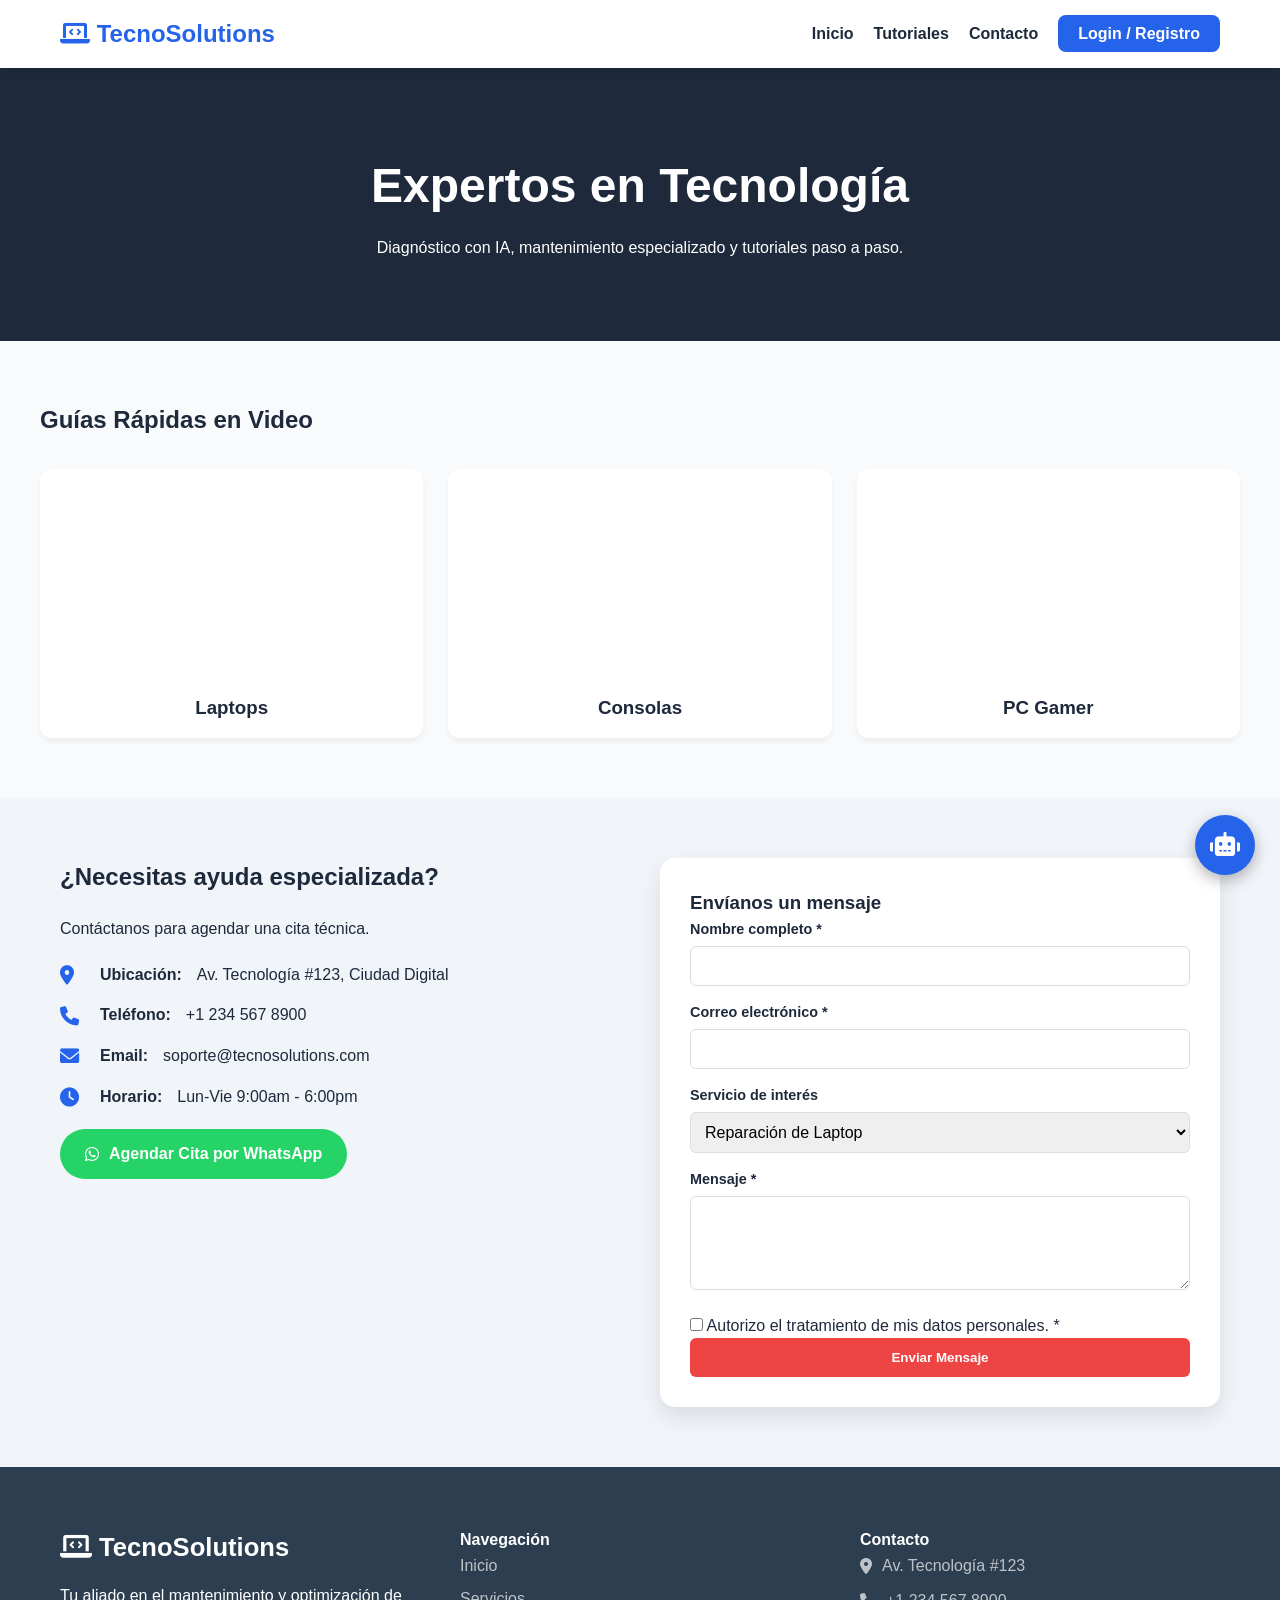
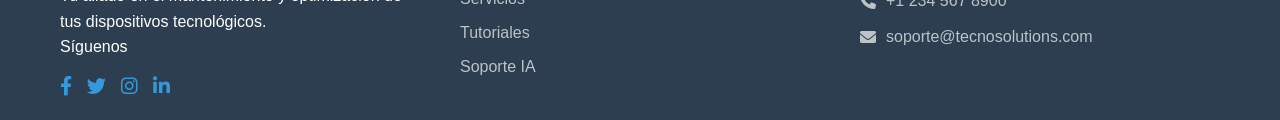
==== index.html @ 85483ec5 "implementacion de estilos y funciones" ====
<!DOCTYPE html>
<html lang="es">
<head>
    <meta charset="UTF-8">
    <meta name="viewport" content="width=device-width, initial-scale=1.0">
    <title>TecnoSolutions | Soporte Técnico</title>
    <link rel="stylesheet" href="styles.css">
    <link rel="stylesheet" href="https://cdnjs.cloudflare.com/ajax/libs/font-awesome/6.0.0/css/all.min.css">
</head>
<body>
    <header>
        <div class="container header-content">
            <div class="logo"><i class="fas fa-laptop-code"></i> TecnoSolutions</div>
            <nav>
                <ul id="nav-links">
                    <li><a href="index.html">Inicio</a></li>
                    <li><a href="tutoriales.html">Tutoriales</a></li>
                    <li><a href="#contacto-seccion" class="contact-link">Contacto</a></li>
                    <li id="auth-btn-container"><a href="registro.html" class="btn-nav">Login / Registro</a></li>
                </ul>
            </nav>
        </div>
    </header>

    <section class="hero">
        <div class="container">
            <h1>Expertos en Tecnología</h1>
            <p>Diagnóstico con IA, mantenimiento especializado y tutoriales paso a paso.</p>
        </div>
    </section>

    <section class="container section-padding">
        <h2 class="section-title">Guías Rápidas en Video</h2>
        <div class="video-grid">
            <div class="video-card">
                <div class="video-responsive"><iframe src="https://www.youtube.com/embed/jW2XI2Y2RSY" frameborder="0" allowfullscreen></iframe></div>
                <h3>Laptops</h3>
            </div>
            <div class="video-card">
                <div class="video-responsive"><iframe src="https://www.youtube.com/embed/Oia-nUis78A" frameborder="0" allowfullscreen></iframe></div>
                <h3>Consolas</h3>
            </div>
            <div class="video-card">
                <div class="video-responsive"><iframe src="https://www.youtube.com/embed/9_vQ52uF9hE" frameborder="0" allowfullscreen></iframe></div>
                <h3>PC Gamer</h3>
            </div>
        </div>
    </section>

    <section id="contacto-seccion" class="bg-alt section-padding">
        <div class="container contact-wrapper">
            <div class="contact-info">
                <h2 style="margin-bottom: 20px;">¿Necesitas ayuda especializada?</h2>
                <p>Contáctanos para agendar una cita técnica.</p>
                <div class="info-list">
                    <div class="info-item"><i class="fas fa-map-marker-alt"></i> <strong>Ubicación:</strong> Av. Tecnología #123, Ciudad Digital</div>
                    <div class="info-item"><i class="fas fa-phone"></i> <strong>Teléfono:</strong> +1 234 567 8900</div>
                    <div class="info-item"><i class="fas fa-envelope"></i> <strong>Email:</strong> soporte@tecnosolutions.com</div>
                    <div class="info-item"><i class="fas fa-clock"></i> <strong>Horario:</strong> Lun-Vie 9:00am - 6:00pm</div>
                </div>
                <a href="https://wa.me/1234567890" target="_blank" class="btn-whatsapp">
                    <i class="fab fa-whatsapp"></i> Agendar Cita por WhatsApp
                </a>
            </div>

            <div class="comment-form-card">
                <h3>Envíanos un mensaje</h3>
                <form id="commentForm">
                    <div class="form-group"><label>Nombre completo *</label><input type="text" required></div>
                    <div class="form-group"><label>Correo electrónico *</label><input type="email" required></div>
                    <div class="form-group">
                        <label>Servicio de interés</label>
                        <select><option>Reparación de Laptop</option><option>Mantenimiento Consola</option><option>Optimización PC</option></select>
                    </div>
                    <div class="form-group"><label>Mensaje *</label><textarea rows="4" required></textarea></div>
                    <div class="form-check">
                        <input type="checkbox" id="check" required> <label for="check">Autorizo el tratamiento de mis datos personales. *</label>
                    </div>
                    <button type="submit" class="btn-submit">Enviar Mensaje</button>
                </form>
            </div>
        </div>
    </section>

    <footer class="main-footer">
        <div class="container footer-grid">
            <div class="footer-brand">
                <div class="logo-footer"><i class="fas fa-laptop-code"></i> TecnoSolutions</div>
                <p>Tu aliado en el mantenimiento y optimización de tus dispositivos tecnológicos.</p>
                <div class="social-links">
                    <span>Síguenos</span>
                    <div class="icons">
                        <a href="#"><i class="fab fa-facebook-f"></i></a>
                        <a href="#"><i class="fab fa-twitter"></i></a>
                        <a href="#"><i class="fab fa-instagram"></i></a>
                        <a href="#"><i class="fab fa-linkedin-in"></i></a>
                    </div>
                </div>
            </div>
            <div class="footer-nav">
                <h4>Navegación</h4>
                <ul>
                    <li><a href="index.html">Inicio</a></li>
                    <li><a href="#">Servicios</a></li>
                    <li><a href="tutoriales.html">Tutoriales</a></li>
                    <li><a href="#">Soporte IA</a></li>
                </ul>
            </div>
            <div class="footer-contact">
                <h4>Contacto</h4>
                <p><i class="fas fa-map-marker-alt"></i> Av. Tecnología #123</p>
                <p><i class="fas fa-phone"></i> +1 234 567 8900</p>
                <p><i class="fas fa-envelope"></i> soporte@tecnosolutions.com</p>
            </div>
        </div>
    </footer>

    <div class="chat-floating-wrapper">
        <button class="chat-toggle" onclick="toggleChat()"><i class="fas fa-robot"></i></button>
        <div class="chat-window" id="chat-window">
            <div class="chat-header">Asistente IA</div>
            <div class="chat-box" id="chat-box">
                <div class="msg bot">¡Hola! Dime qué dispositivo tienes (Celular, PC o Consola) y qué falla presenta.</div>
            </div>
            <div class="chat-input">
                <input type="text" id="user-input" placeholder="Ej: Mi laptop se calienta...">
                <button onclick="handleChat()"><i class="fas fa-paper-plane"></i></button>
            </div>
        </div>
    </div>

    <script src="script.js"></script>
</body>
</html>
---- styles.css ----
/* VARIABLES GLOBALES */
:root {
    --primary: #2563eb;
    --dark: #1e293b;
    --footer-bg: #2c3e50;
    --light: #f8fafc;
    --white: #ffffff;
    --accent: #ef4444;
    --whatsapp: #25D366;
}

* { box-sizing: border-box; margin: 0; padding: 0; font-family: 'Segoe UI', Tahoma, Geneva, Verdana, sans-serif; }
html { scroll-behavior: smooth; } /* Desplazamiento suave para el botón contacto */
body { background: var(--light); color: var(--dark); line-height: 1.6; }

.container { max-width: 1200px; margin: auto; padding: 0 20px; }
.section-padding { padding: 60px 0; }
.bg-alt { background: #f1f5f9; }
.center-text { text-align: center; margin-bottom: 30px; }

/* HEADER */
header { background: var(--white); padding: 15px 0; box-shadow: 0 2px 10px rgba(0,0,0,0.1); position: sticky; top: 0; z-index: 1000; }
.header-content { display: flex; justify-content: space-between; align-items: center; }
.logo { font-size: 1.5rem; font-weight: 800; color: var(--primary); text-decoration: none; }
nav ul { list-style: none; display: flex; gap: 20px; align-items: center; }
nav a { text-decoration: none; color: var(--dark); font-weight: 600; transition: 0.3s; }
nav a:hover { color: var(--primary); }
.btn-nav { background: var(--primary); color: white !important; padding: 10px 20px; border-radius: 8px; }

/* HERO */
.hero { background: var(--dark); color: white; padding: 80px 0; text-align: center; }
.hero h1 { font-size: 3rem; margin-bottom: 10px; }

/* VIDEO GRID */
.video-grid { display: grid; grid-template-columns: repeat(auto-fit, minmax(300px, 1fr)); gap: 25px; margin-top: 30px; }
.video-card { background: white; padding: 15px; border-radius: 12px; box-shadow: 0 4px 6px rgba(0,0,0,0.05); text-align: center; }
.video-responsive { position: relative; padding-bottom: 56.25%; height: 0; overflow: hidden; border-radius: 8px; margin-bottom: 10px; }
.video-responsive iframe { position: absolute; top: 0; left: 0; width: 100%; height: 100%; border: none; }

/* CONTACTO & FORMULARIO */
.contact-wrapper { display: grid; grid-template-columns: repeat(auto-fit, minmax(300px, 1fr)); gap: 40px; }
.info-list { margin: 20px 0; }
.info-item { display: flex; align-items: center; gap: 15px; margin-bottom: 15px; }
.info-item i { color: var(--primary); font-size: 1.2rem; width: 25px; }
.btn-whatsapp { display: inline-flex; align-items: center; gap: 10px; background: var(--whatsapp); color: white; padding: 12px 25px; border-radius: 50px; text-decoration: none; font-weight: bold; transition: 0.3s; }
.btn-whatsapp:hover { transform: scale(1.05); background: #128C7E; }

.comment-form-card { background: white; padding: 30px; border-radius: 15px; box-shadow: 0 10px 25px rgba(0,0,0,0.1); }
.form-group { margin-bottom: 15px; }
.form-group label { display: block; margin-bottom: 5px; font-weight: 600; font-size: 0.9rem; }
.form-group input, .form-group select, .form-group textarea { width: 100%; padding: 10px; border: 1px solid #ddd; border-radius: 6px; font-size: 1rem; }
.btn-submit { background: var(--accent); color: white; border: none; padding: 12px; width: 100%; border-radius: 6px; font-weight: bold; cursor: pointer; transition: 0.3s; }
.btn-submit:hover { opacity: 0.9; }

/* TUTORIALES (ACORDEÓN ESTILO IMAGEN) */
.category-filters { display: flex; justify-content: center; gap: 10px; margin-bottom: 40px; }
.cat-btn { background: #3498db; color: white; border: none; padding: 10px 20px; border-radius: 5px; cursor: pointer; display: flex; align-items: center; gap: 8px; }

.accordion-item { background: white; margin-bottom: 15px; border-radius: 10px; box-shadow: 0 2px 8px rgba(0,0,0,0.05); border: 1px solid #eee; }
.accordion-header { padding: 20px; display: flex; justify-content: space-between; align-items: center; cursor: pointer; transition: background 0.3s; }
.accordion-header:hover { background: #fcfcfc; }
.header-left { display: flex; gap: 20px; align-items: center; }
.icon-bg { background: #34495e; color: #e67e22; padding: 15px; border-radius: 8px; font-size: 1.5rem; }
.icon-bg-red { background: #34495e; color: #e74c3c; padding: 15px; border-radius: 8px; font-size: 1.5rem; }
.view-link { color: #3498db; font-size: 0.9rem; font-weight: bold; }

.accordion-content { max-height: 0; overflow: hidden; transition: max-height 0.4s ease-out; background: #fff; }
.accordion-item.active .accordion-content { max-height: 1000px; padding-bottom: 20px; }
.content-inner { padding: 20px 60px; border-top: 1px solid #eee; }
.step { display: flex; gap: 15px; margin-bottom: 15px; align-items: flex-start; }
.step-num { background: #e74c3c; color: white; width: 28px; height: 28px; border-radius: 50%; display: flex; align-items: center; justify-content: center; flex-shrink: 0; font-weight: bold; font-size: 0.8rem; }

/* FOOTER */
.main-footer { background: var(--footer-bg); color: white; padding: 60px 0 20px; }
.footer-grid { display: grid; grid-template-columns: repeat(auto-fit, minmax(250px, 1fr)); gap: 40px; }
.logo-footer { font-size: 1.6rem; font-weight: bold; margin-bottom: 15px; color: white; }
.social-links .icons { display: flex; gap: 15px; margin-top: 15px; }
.social-links i { color: #3498db; font-size: 1.2rem; transition: 0.3s; }
.social-links i:hover { color: white; }
.footer-nav ul { list-style: none; }
.footer-nav a { color: #bdc3c7; text-decoration: none; display: block; margin-bottom: 8px; transition: 0.3s; }
.footer-nav a:hover { color: white; padding-left: 5px; }
.footer-contact p { margin-bottom: 10px; color: #bdc3c7; display: flex; align-items: center; gap: 10px; }

/* CHAT FLOTANTE */
.chat-floating-wrapper { position: fixed; bottom: 25px; right: 25px; z-index: 2000; }
.chat-toggle { width: 60px; height: 60px; border-radius: 50%; background: var(--primary); color: white; border: none; cursor: pointer; font-size: 24px; box-shadow: 0 5px 15px rgba(0,0,0,0.3); transition: 0.3s; }
.chat-toggle:hover { transform: scale(1.1); }
.chat-window { position: absolute; bottom: 75px; right: 0; width: 320px; height: 450px; background: white; border-radius: 15px; box-shadow: 0 10px 30px rgba(0,0,0,0.2); display: none; flex-direction: column; overflow: hidden; border: 1px solid #ddd; }
.chat-window.active { display: flex; }
.chat-header { background: var(--dark); color: white; padding: 15px; font-weight: bold; display: flex; justify-content: space-between; }
.chat-box { flex: 1; padding: 15px; overflow-y: auto; display: flex; flex-direction: column; gap: 10px; background: #f8fafc; }
.msg { padding: 10px 14px; border-radius: 12px; max-width: 85%; font-size: 0.9rem; }
.msg.user { background: var(--primary); color: white; align-self: flex-end; }
.msg.bot { background: #e2e8f0; color: black; align-self: flex-start; }
.chat-input { display: flex; padding: 10px; border-top: 1px solid #eee; background: white; }
.chat-input input { flex: 1; padding: 10px; border: 1px solid #ddd; border-radius: 5px; outline: none; }
.chat-input button { background: var(--primary); color: white; border: none; margin-left: 8px; padding: 0 15px; border-radius: 5px; cursor: pointer; }

/* RESPONSIVO */
@media (max-width: 768px) {
    .header-content { flex-direction: column; gap: 15px; }
    .hero h1 { font-size: 2.2rem; }
    .contact-wrapper { grid-template-columns: 1fr; }
    .accordion-header { flex-direction: column; align-items: flex-start; gap: 10px; }
}
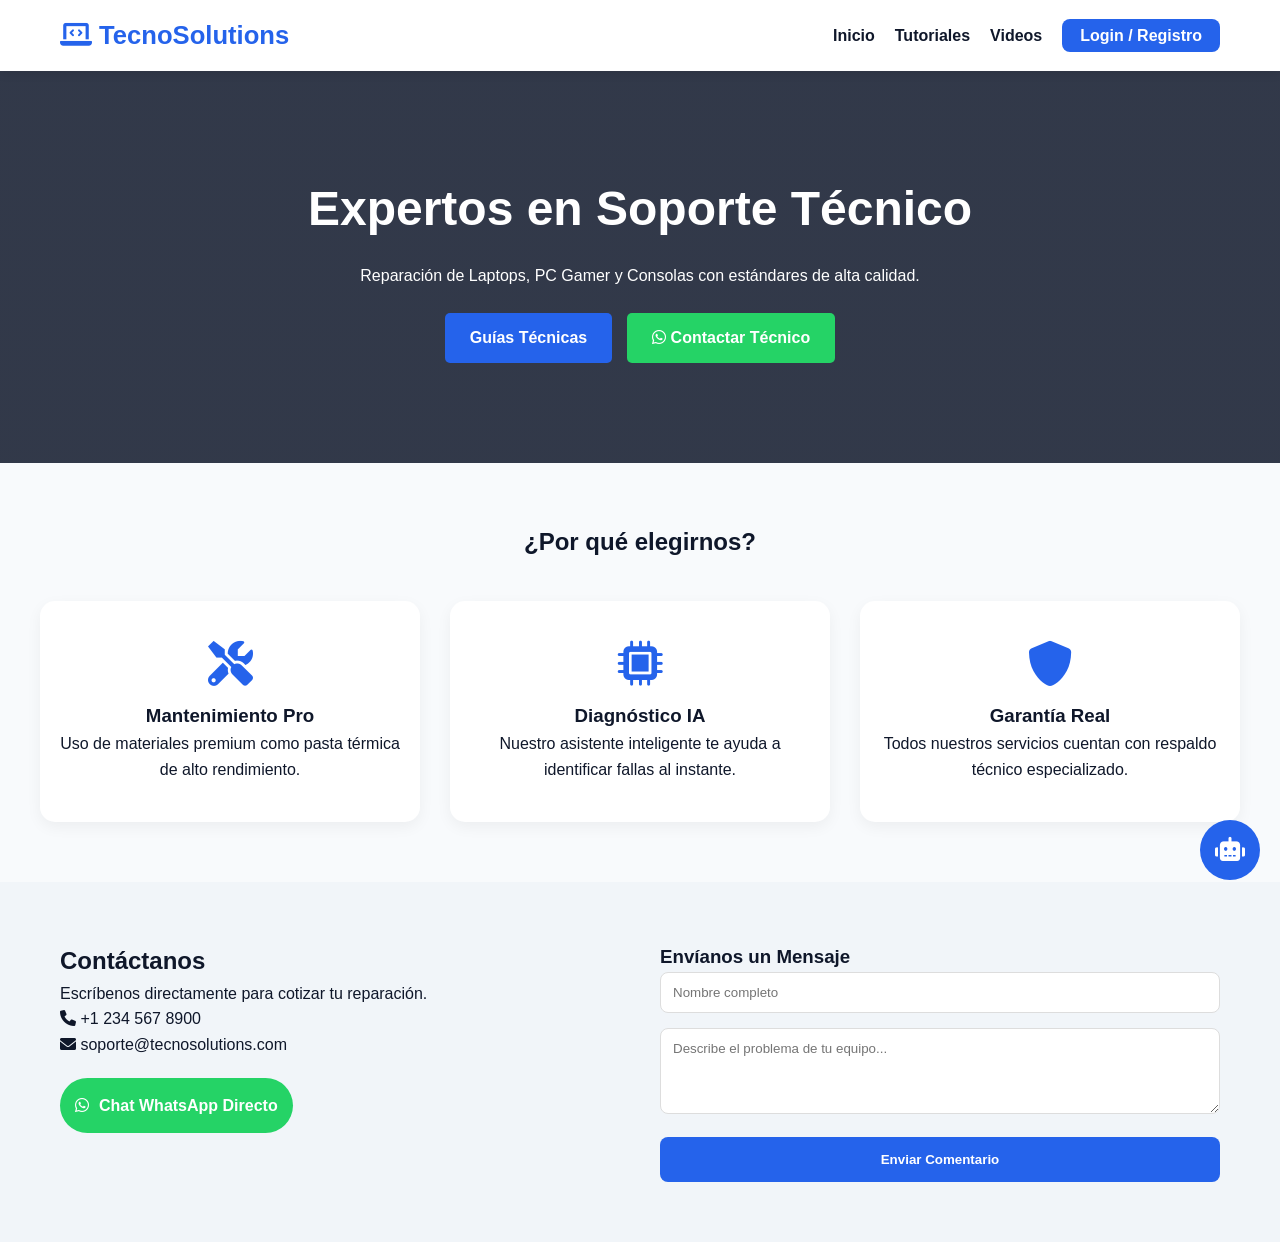
==== commit 62c55eb4: "cambio de olor y login" ====
--- a/index.html
+++ b/index.html
@@ -3,19 +3,19 @@
 <head>
     <meta charset="UTF-8">
     <meta name="viewport" content="width=device-width, initial-scale=1.0">
-    <title>TecnoSolutions | Soporte Técnico</title>
+    <title>TecnoSolutions | Inicio</title>
     <link rel="stylesheet" href="styles.css">
     <link rel="stylesheet" href="https://cdnjs.cloudflare.com/ajax/libs/font-awesome/6.0.0/css/all.min.css">
 </head>
 <body>
     <header>
         <div class="container header-content">
-            <div class="logo"><i class="fas fa-laptop-code"></i> TecnoSolutions</div>
+            <a href="index.html" class="logo"><i class="fas fa-laptop-code"></i> TecnoSolutions</a>
             <nav>
-                <ul id="nav-links">
+                <ul>
                     <li><a href="index.html">Inicio</a></li>
                     <li><a href="tutoriales.html">Tutoriales</a></li>
-                    <li><a href="#contacto-seccion" class="contact-link">Contacto</a></li>
+                    <li><a href="videos.html">Videos</a></li>
                     <li id="auth-btn-container"><a href="registro.html" class="btn-nav">Login / Registro</a></li>
                 </ul>
             </nav>
@@ -24,25 +24,32 @@
 
     <section class="hero">
         <div class="container">
-            <h1>Expertos en Tecnología</h1>
-            <p>Diagnóstico con IA, mantenimiento especializado y tutoriales paso a paso.</p>
+            <h1>Expertos en Soporte Técnico</h1>
+            <p>Reparación de Laptops, PC Gamer y Consolas con estándares de alta calidad.</p>
+            <div class="hero-btns">
+                <a href="tutoriales.html" class="btn-main">Guías Técnicas</a>
+                <a href="https://wa.me/1234567890" class="btn-whatsapp-hero"><i class="fab fa-whatsapp"></i> Contactar Técnico</a>
+            </div>
         </div>
     </section>
 
     <section class="container section-padding">
-        <h2 class="section-title">Guías Rápidas en Video</h2>
-        <div class="video-grid">
-            <div class="video-card">
-                <div class="video-responsive"><iframe src="https://www.youtube.com/embed/jW2XI2Y2RSY" frameborder="0" allowfullscreen></iframe></div>
-                <h3>Laptops</h3>
+        <h2 class="center-text">¿Por qué elegirnos?</h2>
+        <div class="grid-3">
+            <div class="info-card">
+                <i class="fas fa-tools"></i>
+                <h3>Mantenimiento Pro</h3>
+                <p>Uso de materiales premium como pasta térmica de alto rendimiento.</p>
             </div>
-            <div class="video-card">
-                <div class="video-responsive"><iframe src="https://www.youtube.com/embed/Oia-nUis78A" frameborder="0" allowfullscreen></iframe></div>
-                <h3>Consolas</h3>
+            <div class="info-card">
+                <i class="fas fa-microchip"></i>
+                <h3>Diagnóstico IA</h3>
+                <p>Nuestro asistente inteligente te ayuda a identificar fallas al instante.</p>
             </div>
-            <div class="video-card">
-                <div class="video-responsive"><iframe src="https://www.youtube.com/embed/9_vQ52uF9hE" frameborder="0" allowfullscreen></iframe></div>
-                <h3>PC Gamer</h3>
+            <div class="info-card">
+                <i class="fas fa-shield-alt"></i>
+                <h3>Garantía Real</h3>
+                <p>Todos nuestros servicios cuentan con respaldo técnico especializado.</p>
             </div>
         </div>
     </section>
@@ -50,80 +57,32 @@
     <section id="contacto-seccion" class="bg-alt section-padding">
         <div class="container contact-wrapper">
             <div class="contact-info">
-                <h2 style="margin-bottom: 20px;">¿Necesitas ayuda especializada?</h2>
-                <p>Contáctanos para agendar una cita técnica.</p>
+                <h2>Contáctanos</h2>
+                <p>Escríbenos directamente para cotizar tu reparación.</p>
                 <div class="info-list">
-                    <div class="info-item"><i class="fas fa-map-marker-alt"></i> <strong>Ubicación:</strong> Av. Tecnología #123, Ciudad Digital</div>
-                    <div class="info-item"><i class="fas fa-phone"></i> <strong>Teléfono:</strong> +1 234 567 8900</div>
-                    <div class="info-item"><i class="fas fa-envelope"></i> <strong>Email:</strong> soporte@tecnosolutions.com</div>
-                    <div class="info-item"><i class="fas fa-clock"></i> <strong>Horario:</strong> Lun-Vie 9:00am - 6:00pm</div>
+                    <p><i class="fas fa-phone"></i> +1 234 567 8900</p>
+                    <p><i class="fas fa-envelope"></i> soporte@tecnosolutions.com</p>
                 </div>
-                <a href="https://wa.me/1234567890" target="_blank" class="btn-whatsapp">
-                    <i class="fab fa-whatsapp"></i> Agendar Cita por WhatsApp
-                </a>
+                <a href="https://wa.me/1234567890" class="btn-whatsapp"><i class="fab fa-whatsapp"></i> Chat WhatsApp Directo</a>
             </div>
-
             <div class="comment-form-card">
-                <h3>Envíanos un mensaje</h3>
+                <h3>Envíanos un Mensaje</h3>
                 <form id="commentForm">
-                    <div class="form-group"><label>Nombre completo *</label><input type="text" required></div>
-                    <div class="form-group"><label>Correo electrónico *</label><input type="email" required></div>
-                    <div class="form-group">
-                        <label>Servicio de interés</label>
-                        <select><option>Reparación de Laptop</option><option>Mantenimiento Consola</option><option>Optimización PC</option></select>
-                    </div>
-                    <div class="form-group"><label>Mensaje *</label><textarea rows="4" required></textarea></div>
-                    <div class="form-check">
-                        <input type="checkbox" id="check" required> <label for="check">Autorizo el tratamiento de mis datos personales. *</label>
-                    </div>
-                    <button type="submit" class="btn-submit">Enviar Mensaje</button>
+                    <input type="text" placeholder="Nombre completo" class="form-input" required>
+                    <textarea placeholder="Describe el problema de tu equipo..." class="form-input" rows="4" required></textarea>
+                    <button type="submit" class="btn-submit">Enviar Comentario</button>
                 </form>
             </div>
         </div>
     </section>
 
-    <footer class="main-footer">
-        <div class="container footer-grid">
-            <div class="footer-brand">
-                <div class="logo-footer"><i class="fas fa-laptop-code"></i> TecnoSolutions</div>
-                <p>Tu aliado en el mantenimiento y optimización de tus dispositivos tecnológicos.</p>
-                <div class="social-links">
-                    <span>Síguenos</span>
-                    <div class="icons">
-                        <a href="#"><i class="fab fa-facebook-f"></i></a>
-                        <a href="#"><i class="fab fa-twitter"></i></a>
-                        <a href="#"><i class="fab fa-instagram"></i></a>
-                        <a href="#"><i class="fab fa-linkedin-in"></i></a>
-                    </div>
-                </div>
-            </div>
-            <div class="footer-nav">
-                <h4>Navegación</h4>
-                <ul>
-                    <li><a href="index.html">Inicio</a></li>
-                    <li><a href="#">Servicios</a></li>
-                    <li><a href="tutoriales.html">Tutoriales</a></li>
-                    <li><a href="#">Soporte IA</a></li>
-                </ul>
-            </div>
-            <div class="footer-contact">
-                <h4>Contacto</h4>
-                <p><i class="fas fa-map-marker-alt"></i> Av. Tecnología #123</p>
-                <p><i class="fas fa-phone"></i> +1 234 567 8900</p>
-                <p><i class="fas fa-envelope"></i> soporte@tecnosolutions.com</p>
-            </div>
-        </div>
-    </footer>
-
     <div class="chat-floating-wrapper">
         <button class="chat-toggle" onclick="toggleChat()"><i class="fas fa-robot"></i></button>
         <div class="chat-window" id="chat-window">
-            <div class="chat-header">Asistente IA</div>
-            <div class="chat-box" id="chat-box">
-                <div class="msg bot">¡Hola! Dime qué dispositivo tienes (Celular, PC o Consola) y qué falla presenta.</div>
-            </div>
+            <div class="chat-header">Asistente TecnoSolutions</div>
+            <div class="chat-box" id="chat-box"><div class="msg bot">¡Hola! ¿Qué equipo deseas revisar hoy?</div></div>
             <div class="chat-input">
-                <input type="text" id="user-input" placeholder="Ej: Mi laptop se calienta...">
+                <input type="text" id="user-input" placeholder="Ej: Mi laptop hace ruido...">
                 <button onclick="handleChat()"><i class="fas fa-paper-plane"></i></button>
             </div>
         </div>
--- a/styles.css
+++ b/styles.css
@@ -1,106 +1,73 @@
-/* VARIABLES GLOBALES */
 :root {
     --primary: #2563eb;
-    --dark: #1e293b;
-    --footer-bg: #2c3e50;
+    --dark: #0f172a;
     --light: #f8fafc;
     --white: #ffffff;
     --accent: #ef4444;
-    --whatsapp: #25D366;
 }
 
-* { box-sizing: border-box; margin: 0; padding: 0; font-family: 'Segoe UI', Tahoma, Geneva, Verdana, sans-serif; }
-html { scroll-behavior: smooth; } /* Desplazamiento suave para el botón contacto */
+* { box-sizing: border-box; margin: 0; padding: 0; font-family: 'Segoe UI', sans-serif; }
 body { background: var(--light); color: var(--dark); line-height: 1.6; }
-
 .container { max-width: 1200px; margin: auto; padding: 0 20px; }
 .section-padding { padding: 60px 0; }
-.bg-alt { background: #f1f5f9; }
-.center-text { text-align: center; margin-bottom: 30px; }
+.center-text { text-align: center; }
 
 /* HEADER */
-header { background: var(--white); padding: 15px 0; box-shadow: 0 2px 10px rgba(0,0,0,0.1); position: sticky; top: 0; z-index: 1000; }
+header { background: white; padding: 15px 0; box-shadow: 0 2px 10px rgba(0,0,0,0.1); position: sticky; top:0; z-index:1000; }
 .header-content { display: flex; justify-content: space-between; align-items: center; }
-.logo { font-size: 1.5rem; font-weight: 800; color: var(--primary); text-decoration: none; }
+.logo { font-size: 1.6rem; font-weight: 800; color: var(--primary); text-decoration: none; }
 nav ul { list-style: none; display: flex; gap: 20px; align-items: center; }
-nav a { text-decoration: none; color: var(--dark); font-weight: 600; transition: 0.3s; }
-nav a:hover { color: var(--primary); }
-.btn-nav { background: var(--primary); color: white !important; padding: 10px 20px; border-radius: 8px; }
+nav a { text-decoration: none; color: var(--dark); font-weight: 600; }
+.btn-nav { background: var(--primary); color: white !important; padding: 8px 18px; border-radius: 8px; }
 
 /* HERO */
-.hero { background: var(--dark); color: white; padding: 80px 0; text-align: center; }
-.hero h1 { font-size: 3rem; margin-bottom: 10px; }
+.hero { 
+    background: linear-gradient(rgba(15,23,42,0.85), rgba(15,23,42,0.85)), url('https://images.unsplash.com/photo-1597733336794-12d05021d510?auto=format&fit=crop&w=1350&q=80');
+    background-size: cover; background-position: center; color: white; padding: 100px 0; text-align: center; 
+}
+.hero h1 { font-size: 3rem; margin-bottom: 15px; }
+.hero-btns { display: flex; justify-content: center; gap: 15px; margin-top: 25px; }
+.btn-main { background: var(--primary); color: white; padding: 12px 25px; text-decoration: none; border-radius: 5px; font-weight: bold; }
+.btn-whatsapp-hero { background: #25D366; color: white; padding: 12px 25px; text-decoration: none; border-radius: 5px; font-weight: bold; }
+
+/* CARDS */
+.grid-3 { display: grid; grid-template-columns: repeat(auto-fit, minmax(280px, 1fr)); gap: 30px; margin-top: 40px; }
+.info-card { background: white; padding: 40px 20px; border-radius: 15px; text-align: center; box-shadow: 0 5px 15px rgba(0,0,0,0.05); }
+.info-card i { font-size: 45px; color: var(--primary); margin-bottom: 15px; }
+
+/* TUTORIALES */
+.tutorial-item { background: white; border-radius: 15px; overflow: hidden; box-shadow: 0 10px 30px rgba(0,0,0,0.1); margin-bottom: 40px; }
+.item-header { background: var(--dark); color: white; padding: 25px; }
+.item-body { padding: 40px; }
+.material-list { margin: 20px 0; padding-left: 20px; color: #475569; }
+.step { display: flex; gap: 20px; margin-bottom: 25px; }
+.step span { background: var(--primary); color: white; width: 30px; height: 30px; border-radius: 50%; display: flex; align-items: center; justify-content: center; font-weight: bold; flex-shrink: 0; }
 
 /* VIDEO GRID */
-.video-grid { display: grid; grid-template-columns: repeat(auto-fit, minmax(300px, 1fr)); gap: 25px; margin-top: 30px; }
-.video-card { background: white; padding: 15px; border-radius: 12px; box-shadow: 0 4px 6px rgba(0,0,0,0.05); text-align: center; }
-.video-responsive { position: relative; padding-bottom: 56.25%; height: 0; overflow: hidden; border-radius: 8px; margin-bottom: 10px; }
-.video-responsive iframe { position: absolute; top: 0; left: 0; width: 100%; height: 100%; border: none; }
+.video-grid { display: grid; grid-template-columns: repeat(auto-fit, minmax(350px, 1fr)); gap: 25px; }
+.video-card { background: white; border-radius: 15px; overflow: hidden; box-shadow: 0 5px 15px rgba(0,0,0,0.1); }
+.video-responsive { position: relative; padding-bottom: 56.25%; height: 0; }
+.video-responsive iframe { position: absolute; top:0; left:0; width: 100%; height: 100%; border:none; }
 
-/* CONTACTO & FORMULARIO */
-.contact-wrapper { display: grid; grid-template-columns: repeat(auto-fit, minmax(300px, 1fr)); gap: 40px; }
-.info-list { margin: 20px 0; }
-.info-item { display: flex; align-items: center; gap: 15px; margin-bottom: 15px; }
-.info-item i { color: var(--primary); font-size: 1.2rem; width: 25px; }
-.btn-whatsapp { display: inline-flex; align-items: center; gap: 10px; background: var(--whatsapp); color: white; padding: 12px 25px; border-radius: 50px; text-decoration: none; font-weight: bold; transition: 0.3s; }
-.btn-whatsapp:hover { transform: scale(1.05); background: #128C7E; }
+/* CHAT */
+.chat-floating-wrapper { position: fixed; bottom: 20px; right: 20px; z-index: 2000; }
+.chat-toggle { width: 60px; height: 60px; border-radius: 50%; background: var(--primary); color: white; border: none; cursor: pointer; font-size: 24px; }
+.chat-window { position: absolute; bottom: 80px; right: 0; width: 320px; height: 450px; background: white; border-radius: 15px; box-shadow: 0 10px 30px rgba(0,0,0,0.2); display: none; flex-direction: column; }
+.chat-window.active { display: flex; }
+.chat-box { flex: 1; padding: 15px; overflow-y: auto; background: #f1f5f9; display: flex; flex-direction: column; gap: 10px; }
+.msg { padding: 10px; border-radius: 10px; max-width: 85%; font-size: 0.9rem; }
+.msg.bot { background: white; align-self: flex-start; }
+.msg.user { background: var(--primary); color: white; align-self: flex-end; }
+.chat-input { display: flex; padding: 10px; border-top: 1px solid #eee; }
+.chat-input input { flex: 1; border: 1px solid #ddd; padding: 8px; border-radius: 5px; }
 
-.comment-form-card { background: white; padding: 30px; border-radius: 15px; box-shadow: 0 10px 25px rgba(0,0,0,0.1); }
-.form-group { margin-bottom: 15px; }
-.form-group label { display: block; margin-bottom: 5px; font-weight: 600; font-size: 0.9rem; }
-.form-group input, .form-group select, .form-group textarea { width: 100%; padding: 10px; border: 1px solid #ddd; border-radius: 6px; font-size: 1rem; }
-.btn-submit { background: var(--accent); color: white; border: none; padding: 12px; width: 100%; border-radius: 6px; font-weight: bold; cursor: pointer; transition: 0.3s; }
-.btn-submit:hover { opacity: 0.9; }
+/* CONTACTO */
+.contact-wrapper { display: grid; grid-template-columns: repeat(auto-fit, minmax(320px, 1fr)); gap: 40px; }
+.btn-whatsapp { background: #25D366; color: white; padding: 15px; text-decoration: none; border-radius: 50px; display: inline-flex; align-items: center; gap: 10px; font-weight: bold; margin-top: 20px; }
+.form-input { width: 100%; padding: 12px; margin-bottom: 15px; border: 1px solid #ddd; border-radius: 8px; }
+.btn-submit { width: 100%; background: var(--primary); color: white; border: none; padding: 15px; border-radius: 8px; font-weight: bold; cursor: pointer; }
+.bg-alt { background: #f1f5f9; }
 
-/* TUTORIALES (ACORDEÓN ESTILO IMAGEN) */
-.category-filters { display: flex; justify-content: center; gap: 10px; margin-bottom: 40px; }
-.cat-btn { background: #3498db; color: white; border: none; padding: 10px 20px; border-radius: 5px; cursor: pointer; display: flex; align-items: center; gap: 8px; }
-
-.accordion-item { background: white; margin-bottom: 15px; border-radius: 10px; box-shadow: 0 2px 8px rgba(0,0,0,0.05); border: 1px solid #eee; }
-.accordion-header { padding: 20px; display: flex; justify-content: space-between; align-items: center; cursor: pointer; transition: background 0.3s; }
-.accordion-header:hover { background: #fcfcfc; }
-.header-left { display: flex; gap: 20px; align-items: center; }
-.icon-bg { background: #34495e; color: #e67e22; padding: 15px; border-radius: 8px; font-size: 1.5rem; }
-.icon-bg-red { background: #34495e; color: #e74c3c; padding: 15px; border-radius: 8px; font-size: 1.5rem; }
-.view-link { color: #3498db; font-size: 0.9rem; font-weight: bold; }
-
-.accordion-content { max-height: 0; overflow: hidden; transition: max-height 0.4s ease-out; background: #fff; }
-.accordion-item.active .accordion-content { max-height: 1000px; padding-bottom: 20px; }
-.content-inner { padding: 20px 60px; border-top: 1px solid #eee; }
-.step { display: flex; gap: 15px; margin-bottom: 15px; align-items: flex-start; }
-.step-num { background: #e74c3c; color: white; width: 28px; height: 28px; border-radius: 50%; display: flex; align-items: center; justify-content: center; flex-shrink: 0; font-weight: bold; font-size: 0.8rem; }
-
-/* FOOTER */
-.main-footer { background: var(--footer-bg); color: white; padding: 60px 0 20px; }
-.footer-grid { display: grid; grid-template-columns: repeat(auto-fit, minmax(250px, 1fr)); gap: 40px; }
-.logo-footer { font-size: 1.6rem; font-weight: bold; margin-bottom: 15px; color: white; }
-.social-links .icons { display: flex; gap: 15px; margin-top: 15px; }
-.social-links i { color: #3498db; font-size: 1.2rem; transition: 0.3s; }
-.social-links i:hover { color: white; }
-.footer-nav ul { list-style: none; }
-.footer-nav a { color: #bdc3c7; text-decoration: none; display: block; margin-bottom: 8px; transition: 0.3s; }
-.footer-nav a:hover { color: white; padding-left: 5px; }
-.footer-contact p { margin-bottom: 10px; color: #bdc3c7; display: flex; align-items: center; gap: 10px; }
-
-/* CHAT FLOTANTE */
-.chat-floating-wrapper { position: fixed; bottom: 25px; right: 25px; z-index: 2000; }
-.chat-toggle { width: 60px; height: 60px; border-radius: 50%; background: var(--primary); color: white; border: none; cursor: pointer; font-size: 24px; box-shadow: 0 5px 15px rgba(0,0,0,0.3); transition: 0.3s; }
-.chat-toggle:hover { transform: scale(1.1); }
-.chat-window { position: absolute; bottom: 75px; right: 0; width: 320px; height: 450px; background: white; border-radius: 15px; box-shadow: 0 10px 30px rgba(0,0,0,0.2); display: none; flex-direction: column; overflow: hidden; border: 1px solid #ddd; }
-.chat-window.active { display: flex; }
-.chat-header { background: var(--dark); color: white; padding: 15px; font-weight: bold; display: flex; justify-content: space-between; }
-.chat-box { flex: 1; padding: 15px; overflow-y: auto; display: flex; flex-direction: column; gap: 10px; background: #f8fafc; }
-.msg { padding: 10px 14px; border-radius: 12px; max-width: 85%; font-size: 0.9rem; }
-.msg.user { background: var(--primary); color: white; align-self: flex-end; }
-.msg.bot { background: #e2e8f0; color: black; align-self: flex-start; }
-.chat-input { display: flex; padding: 10px; border-top: 1px solid #eee; background: white; }
-.chat-input input { flex: 1; padding: 10px; border: 1px solid #ddd; border-radius: 5px; outline: none; }
-.chat-input button { background: var(--primary); color: white; border: none; margin-left: 8px; padding: 0 15px; border-radius: 5px; cursor: pointer; }
-
-/* RESPONSIVO */
-@media (max-width: 768px) {
-    .header-content { flex-direction: column; gap: 15px; }
-    .hero h1 { font-size: 2.2rem; }
-    .contact-wrapper { grid-template-columns: 1fr; }
-    .accordion-header { flex-direction: column; align-items: flex-start; gap: 10px; }
-}+/* PERFIL */
+.profile-card { max-width: 450px; margin: auto; background: white; border-radius: 20px; overflow: hidden; box-shadow: 0 10px 30px rgba(0,0,0,0.1); text-align: center; }
+.profile-header { background: #eef2ff; padding: 40px 20px; }
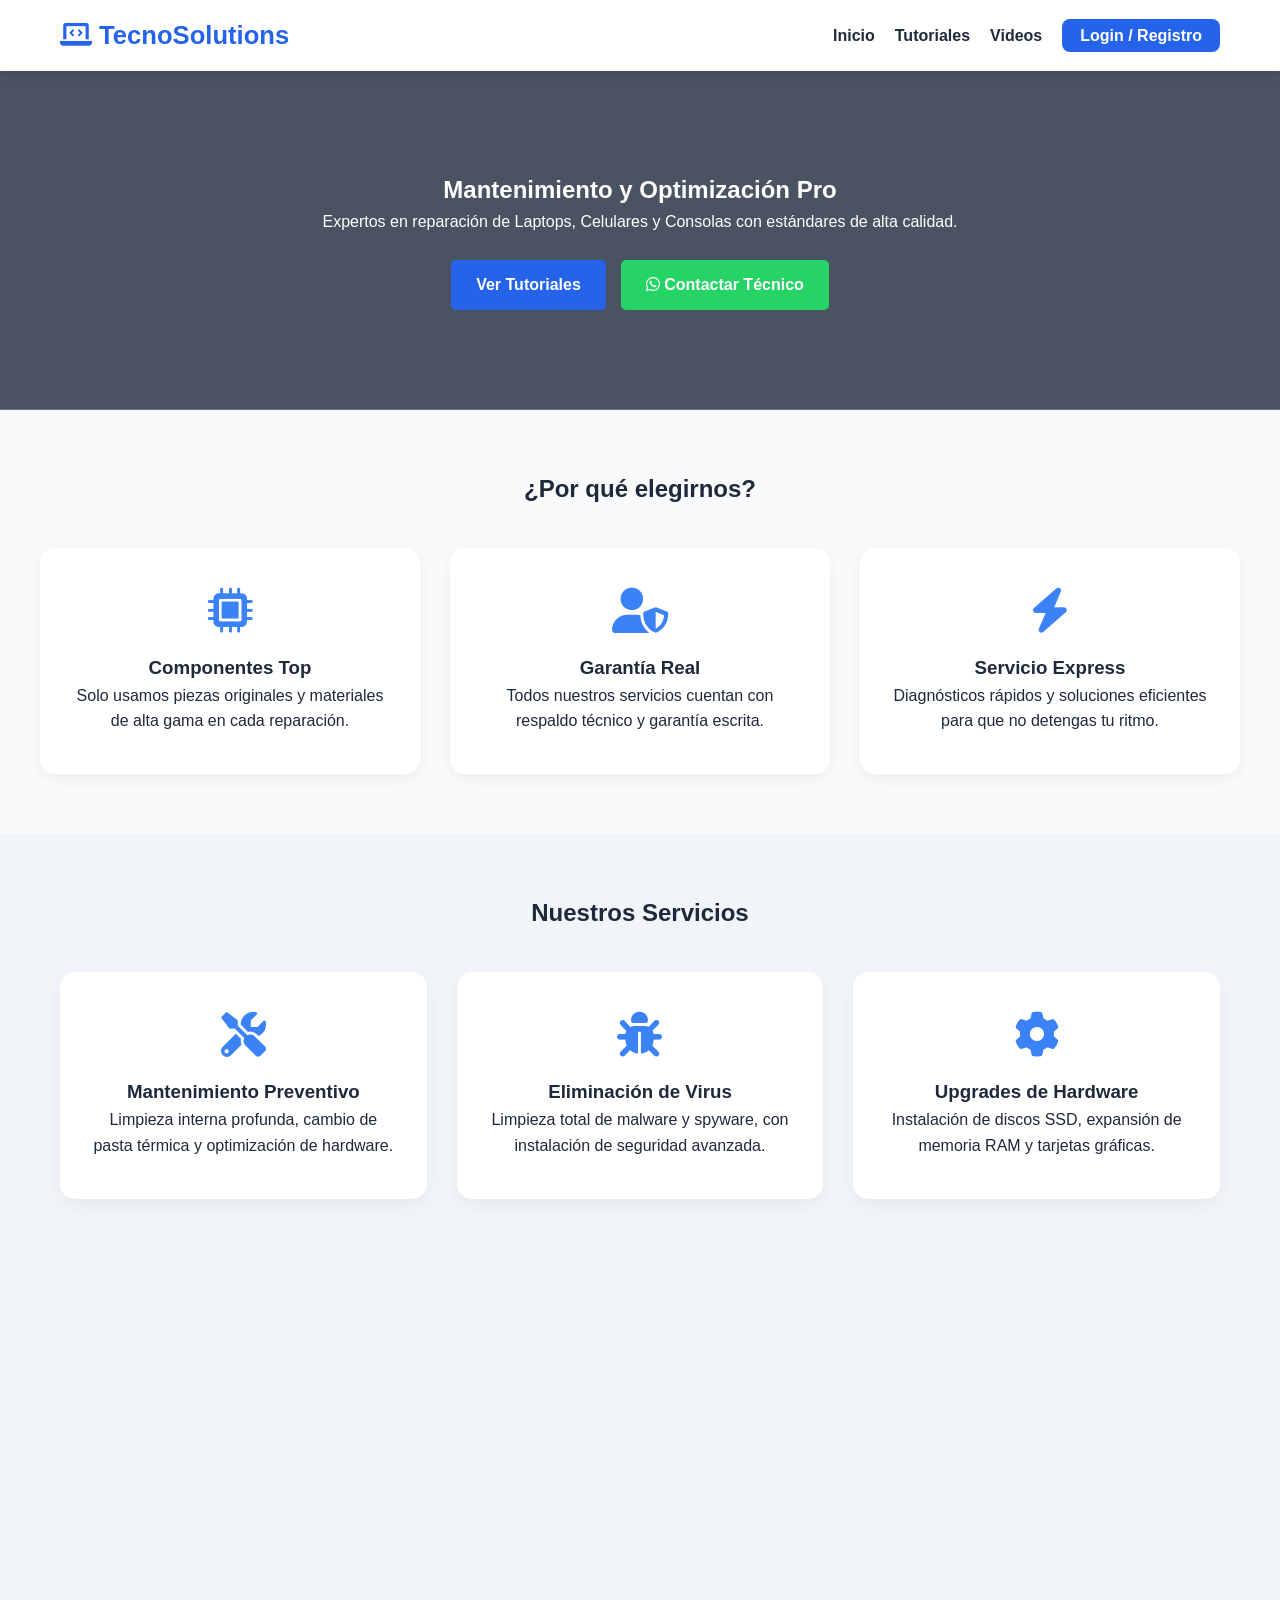
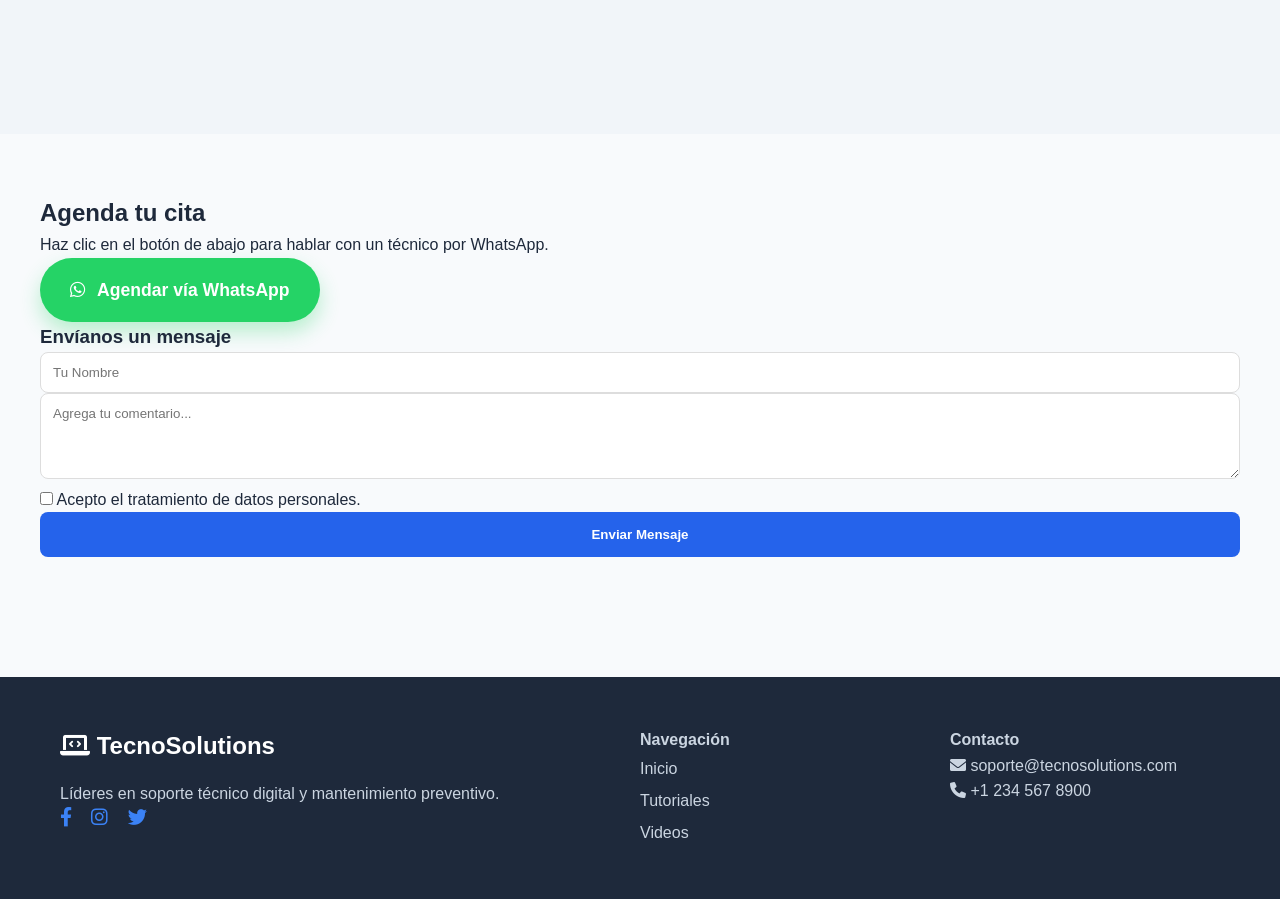
==== commit 752435c6: "implementacion de m,as servicios" ====
--- a/index.html
+++ b/index.html
@@ -3,7 +3,7 @@
 <head>
     <meta charset="UTF-8">
     <meta name="viewport" content="width=device-width, initial-scale=1.0">
-    <title>TecnoSolutions | Inicio</title>
+    <title>TecnoSolutions | Soporte Técnico Profesional</title>
     <link rel="stylesheet" href="styles.css">
     <link rel="stylesheet" href="https://cdnjs.cloudflare.com/ajax/libs/font-awesome/6.0.0/css/all.min.css">
 </head>
@@ -24,10 +24,10 @@
 
     <section class="hero">
         <div class="container">
-            <h1>Expertos en Soporte Técnico</h1>
-            <p>Reparación de Laptops, PC Gamer y Consolas con estándares de alta calidad.</p>
+            <h1>Mantenimiento y Optimización Pro</h1>
+            <p>Expertos en reparación de Laptops, Celulares y Consolas con estándares de alta calidad.</p>
             <div class="hero-btns">
-                <a href="tutoriales.html" class="btn-main">Guías Técnicas</a>
+                <a href="tutoriales.html" class="btn-main">Ver Tutoriales</a>
                 <a href="https://wa.me/1234567890" class="btn-whatsapp-hero"><i class="fab fa-whatsapp"></i> Contactar Técnico</a>
             </div>
         </div>
@@ -37,56 +37,94 @@
         <h2 class="center-text">¿Por qué elegirnos?</h2>
         <div class="grid-3">
             <div class="info-card">
-                <i class="fas fa-tools"></i>
-                <h3>Mantenimiento Pro</h3>
-                <p>Uso de materiales premium como pasta térmica de alto rendimiento.</p>
+                <i class="fas fa-microchip blue-icon"></i>
+                <h3>Componentes Top</h3>
+                <p>Solo usamos piezas originales y materiales de alta gama en cada reparación.</p>
             </div>
             <div class="info-card">
-                <i class="fas fa-microchip"></i>
-                <h3>Diagnóstico IA</h3>
-                <p>Nuestro asistente inteligente te ayuda a identificar fallas al instante.</p>
+                <i class="fas fa-user-shield blue-icon"></i>
+                <h3>Garantía Real</h3>
+                <p>Todos nuestros servicios cuentan con respaldo técnico y garantía escrita.</p>
             </div>
             <div class="info-card">
-                <i class="fas fa-shield-alt"></i>
-                <h3>Garantía Real</h3>
-                <p>Todos nuestros servicios cuentan con respaldo técnico especializado.</p>
+                <i class="fas fa-bolt blue-icon"></i>
+                <h3>Servicio Express</h3>
+                <p>Diagnósticos rápidos y soluciones eficientes para que no detengas tu ritmo.</p>
             </div>
         </div>
     </section>
 
-    <section id="contacto-seccion" class="bg-alt section-padding">
-        <div class="container contact-wrapper">
+    <section class="bg-alt section-padding">
+        <div class="container">
+            <h2 class="center-text">Nuestros Servicios</h2>
+            <div class="grid-3">
+                <div class="info-card">
+                    <i class="fas fa-tools blue-icon"></i>
+                    <h3>Mantenimiento Preventivo</h3>
+                    <p>Limpieza interna profunda, cambio de pasta térmica y optimización de hardware.</p>
+                </div>
+                <div class="info-card">
+                    <i class="fas fa-bug blue-icon"></i>
+                    <h3>Eliminación de Virus</h3>
+                    <p>Limpieza total de malware y spyware, con instalación de seguridad avanzada.</p>
+                </div>
+                <div class="info-card">
+                    <i class="fas fa-cog blue-icon"></i>
+                    <h3>Upgrades de Hardware</h3>
+                    <p>Instalación de discos SSD, expansión de memoria RAM y tarjetas gráficas.</p>
+                </div>
+            </div>
+        </div>
+    </section>
+
+    <section id="contacto" class="container section-padding">
+        <div class="contact-wrapper">
             <div class="contact-info">
-                <h2>Contáctanos</h2>
-                <p>Escríbenos directamente para cotizar tu reparación.</p>
-                <div class="info-list">
-                    <p><i class="fas fa-phone"></i> +1 234 567 8900</p>
-                    <p><i class="fas fa-envelope"></i> soporte@tecnosolutions.com</p>
-                </div>
-                <a href="https://wa.me/1234567890" class="btn-whatsapp"><i class="fab fa-whatsapp"></i> Chat WhatsApp Directo</a>
+                <h2>Agenda tu cita</h2>
+                <p>Haz clic en el botón de abajo para hablar con un técnico por WhatsApp.</p>
+                <a href="https://wa.me/1234567890" class="btn-whatsapp-large">
+                    <i class="fab fa-whatsapp"></i> Agendar vía WhatsApp
+                </a>
             </div>
             <div class="comment-form-card">
-                <h3>Envíanos un Mensaje</h3>
+                <h3>Envíanos un mensaje</h3>
                 <form id="commentForm">
-                    <input type="text" placeholder="Nombre completo" class="form-input" required>
-                    <textarea placeholder="Describe el problema de tu equipo..." class="form-input" rows="4" required></textarea>
-                    <button type="submit" class="btn-submit">Enviar Comentario</button>
+                    <input type="text" placeholder="Tu Nombre" class="form-input" required>
+                    <textarea placeholder="Agrega tu comentario..." class="form-input" rows="4" required></textarea>
+                    <div class="data-privacy">
+                        <input type="checkbox" id="privacy" required>
+                        <label for="privacy">Acepto el tratamiento de datos personales.</label>
+                    </div>
+                    <button type="submit" class="btn-submit-pro">Enviar Mensaje</button>
                 </form>
             </div>
         </div>
     </section>
 
-    <div class="chat-floating-wrapper">
-        <button class="chat-toggle" onclick="toggleChat()"><i class="fas fa-robot"></i></button>
-        <div class="chat-window" id="chat-window">
-            <div class="chat-header">Asistente TecnoSolutions</div>
-            <div class="chat-box" id="chat-box"><div class="msg bot">¡Hola! ¿Qué equipo deseas revisar hoy?</div></div>
-            <div class="chat-input">
-                <input type="text" id="user-input" placeholder="Ej: Mi laptop hace ruido...">
-                <button onclick="handleChat()"><i class="fas fa-paper-plane"></i></button>
+    <footer>
+        <div class="container footer-grid">
+            <div class="footer-about">
+                <div class="logo-footer"><i class="fas fa-laptop-code"></i> TecnoSolutions</div>
+                <p>Líderes en soporte técnico digital y mantenimiento preventivo.</p>
+                <div class="social-links">
+                    <i class="fab fa-facebook-f"></i> <i class="fab fa-instagram"></i> <i class="fab fa-twitter"></i>
+                </div>
+            </div>
+            <div class="footer-nav-col">
+                <h4>Navegación</h4>
+                <ul>
+                    <li><a href="index.html">Inicio</a></li>
+                    <li><a href="tutoriales.html">Tutoriales</a></li>
+                    <li><a href="videos.html">Videos</a></li>
+                </ul>
+            </div>
+            <div class="footer-contact-col">
+                <h4>Contacto</h4>
+                <p><i class="fas fa-envelope"></i> soporte@tecnosolutions.com</p>
+                <p><i class="fas fa-phone"></i> +1 234 567 8900</p>
             </div>
         </div>
-    </div>
+    </footer>
 
     <script src="script.js"></script>
 </body>
--- a/styles.css
+++ b/styles.css
@@ -1,16 +1,17 @@
 :root {
     --primary: #2563eb;
-    --dark: #0f172a;
+    --dark: #1e293b;
     --light: #f8fafc;
     --white: #ffffff;
-    --accent: #ef4444;
+    --whatsapp: #25D366;
 }
 
-* { box-sizing: border-box; margin: 0; padding: 0; font-family: 'Segoe UI', sans-serif; }
+* { box-sizing: border-box; margin: 0; padding: 0; font-family: 'Segoe UI', Tahoma, Geneva, Verdana, sans-serif; }
 body { background: var(--light); color: var(--dark); line-height: 1.6; }
 .container { max-width: 1200px; margin: auto; padding: 0 20px; }
 .section-padding { padding: 60px 0; }
 .center-text { text-align: center; }
+.bg-alt { background: #f1f5f9; min-height: 100vh; }
 
 /* HEADER */
 header { background: white; padding: 15px 0; box-shadow: 0 2px 10px rgba(0,0,0,0.1); position: sticky; top:0; z-index:1000; }
@@ -22,52 +23,75 @@
 
 /* HERO */
 .hero { 
-    background: linear-gradient(rgba(15,23,42,0.85), rgba(15,23,42,0.85)), url('https://images.unsplash.com/photo-1597733336794-12d05021d510?auto=format&fit=crop&w=1350&q=80');
+    background: linear-gradient(rgba(30,41,59,0.8), rgba(30,41,59,0.8)), url('https://images.unsplash.com/photo-1597733336794-12d05021d510?auto=format&fit=crop&w=1350&q=80');
     background-size: cover; background-position: center; color: white; padding: 100px 0; text-align: center; 
 }
-.hero h1 { font-size: 3rem; margin-bottom: 15px; }
-.hero-btns { display: flex; justify-content: center; gap: 15px; margin-top: 25px; }
+.hero-btns { margin-top: 25px; display: flex; justify-content: center; gap: 15px; }
 .btn-main { background: var(--primary); color: white; padding: 12px 25px; text-decoration: none; border-radius: 5px; font-weight: bold; }
-.btn-whatsapp-hero { background: #25D366; color: white; padding: 12px 25px; text-decoration: none; border-radius: 5px; font-weight: bold; }
+.btn-whatsapp-hero { background: var(--whatsapp); color: white; padding: 12px 25px; text-decoration: none; border-radius: 5px; font-weight: bold; }
 
-/* CARDS */
-.grid-3 { display: grid; grid-template-columns: repeat(auto-fit, minmax(280px, 1fr)); gap: 30px; margin-top: 40px; }
-.info-card { background: white; padding: 40px 20px; border-radius: 15px; text-align: center; box-shadow: 0 5px 15px rgba(0,0,0,0.05); }
-.info-card i { font-size: 45px; color: var(--primary); margin-bottom: 15px; }
+/* SERVICIOS / CARDS */
+.grid-3 { display: grid; grid-template-columns: repeat(auto-fit, minmax(300px, 1fr)); gap: 30px; margin-top: 40px; }
+.info-card { background: white; padding: 40px 30px; border-radius: 15px; text-align: center; box-shadow: 0 5px 15px rgba(0,0,0,0.05); }
+.blue-icon { color: #3b82f6; font-size: 45px; margin-bottom: 20px; }
 
-/* TUTORIALES */
-.tutorial-item { background: white; border-radius: 15px; overflow: hidden; box-shadow: 0 10px 30px rgba(0,0,0,0.1); margin-bottom: 40px; }
-.item-header { background: var(--dark); color: white; padding: 25px; }
-.item-body { padding: 40px; }
-.material-list { margin: 20px 0; padding-left: 20px; color: #475569; }
-.step { display: flex; gap: 20px; margin-bottom: 25px; }
-.step span { background: var(--primary); color: white; width: 30px; height: 30px; border-radius: 50%; display: flex; align-items: center; justify-content: center; font-weight: bold; flex-shrink: 0; }
+/* WHATSAPP Y FORMULARIO (CORREGIDOS) */
+.btn-whatsapp-large {
+    background: var(--whatsapp);
+    color: white;
+    padding: 18px 30px;
+    border-radius: 50px;
+    text-decoration: none;
+    font-weight: 800;
+    font-size: 1.1rem;
+    display: inline-flex;
+    align-items: center;
+    gap: 12px;
+    box-shadow: 0 10px 20px rgba(37, 211, 102, 0.3);
+    transition: 0.3s;
+    border: none;
+    cursor: pointer;
+}
+.btn-submit-pro {
+    background: var(--primary);
+    color: white;
+    padding: 15px;
+    width: 100%;
+    border-radius: 8px;
+    border: none;
+    font-weight: bold;
+    cursor: pointer;
+    transition: 0.3s;
+}
+.btn-submit-pro:hover { background: #1d4ed8; }
 
-/* VIDEO GRID */
-.video-grid { display: grid; grid-template-columns: repeat(auto-fit, minmax(350px, 1fr)); gap: 25px; }
-.video-card { background: white; border-radius: 15px; overflow: hidden; box-shadow: 0 5px 15px rgba(0,0,0,0.1); }
+/* ACORDEONES Y FILTROS */
+.category-filters { display: flex; justify-content: center; gap: 10px; margin-bottom: 40px; flex-wrap: wrap; }
+.filter-btn { padding: 10px 20px; border-radius: 8px; border: none; background: #cbd5e1; cursor: pointer; font-weight: bold; transition: 0.3s; }
+.filter-btn.active { background: var(--primary); color: white; }
+.manual-item { background: white; border-radius: 10px; margin-bottom: 15px; border: 1px solid #eee; overflow: hidden; }
+.manual-item summary { padding: 20px; cursor: pointer; display: flex; justify-content: space-between; align-items: center; list-style: none; }
+.icon-box-small { width: 45px; height: 45px; border-radius: 8px; display: flex; align-items: center; justify-content: center; color: white; }
+.orange { background: #e67e22; } .blue { background: #3498db; } .dark-blue { background: #2c3e50; }
+.details-body { padding: 20px; background: #fafafa; border-top: 1px solid #eee; }
+
+/* VIDEOS */
+.video-grid { display: grid; grid-template-columns: repeat(auto-fit, minmax(280px, 1fr)); gap: 25px; }
+.video-card { background: white; border-radius: 12px; overflow: hidden; box-shadow: 0 4px 10px rgba(0,0,0,0.1); }
 .video-responsive { position: relative; padding-bottom: 56.25%; height: 0; }
 .video-responsive iframe { position: absolute; top:0; left:0; width: 100%; height: 100%; border:none; }
+.p-15 { padding: 15px; }
 
-/* CHAT */
-.chat-floating-wrapper { position: fixed; bottom: 20px; right: 20px; z-index: 2000; }
-.chat-toggle { width: 60px; height: 60px; border-radius: 50%; background: var(--primary); color: white; border: none; cursor: pointer; font-size: 24px; }
-.chat-window { position: absolute; bottom: 80px; right: 0; width: 320px; height: 450px; background: white; border-radius: 15px; box-shadow: 0 10px 30px rgba(0,0,0,0.2); display: none; flex-direction: column; }
-.chat-window.active { display: flex; }
-.chat-box { flex: 1; padding: 15px; overflow-y: auto; background: #f1f5f9; display: flex; flex-direction: column; gap: 10px; }
-.msg { padding: 10px; border-radius: 10px; max-width: 85%; font-size: 0.9rem; }
-.msg.bot { background: white; align-self: flex-start; }
-.msg.user { background: var(--primary); color: white; align-self: flex-end; }
-.chat-input { display: flex; padding: 10px; border-top: 1px solid #eee; }
-.chat-input input { flex: 1; border: 1px solid #ddd; padding: 8px; border-radius: 5px; }
+/* REGISTRO CARD */
+.auth-card { max-width: 450px; margin: auto; background: white; padding: 40px; border-radius: 20px; box-shadow: 0 10px 30px rgba(0,0,0,0.1); }
+.form-group { margin-bottom: 20px; }
+.form-group label { display: block; margin-bottom: 8px; font-weight: 600; }
+.form-input { width: 100%; padding: 12px; border: 1px solid #ddd; border-radius: 8px; }
 
-/* CONTACTO */
-.contact-wrapper { display: grid; grid-template-columns: repeat(auto-fit, minmax(320px, 1fr)); gap: 40px; }
-.btn-whatsapp { background: #25D366; color: white; padding: 15px; text-decoration: none; border-radius: 50px; display: inline-flex; align-items: center; gap: 10px; font-weight: bold; margin-top: 20px; }
-.form-input { width: 100%; padding: 12px; margin-bottom: 15px; border: 1px solid #ddd; border-radius: 8px; }
-.btn-submit { width: 100%; background: var(--primary); color: white; border: none; padding: 15px; border-radius: 8px; font-weight: bold; cursor: pointer; }
-.bg-alt { background: #f1f5f9; }
-
-/* PERFIL */
-.profile-card { max-width: 450px; margin: auto; background: white; border-radius: 20px; overflow: hidden; box-shadow: 0 10px 30px rgba(0,0,0,0.1); text-align: center; }
-.profile-header { background: #eef2ff; padding: 40px 20px; }+/* FOOTER */
+footer { background: #1e293b; color: #cbd5e1; padding: 50px 0; margin-top: 60px; }
+.footer-grid { display: grid; grid-template-columns: 2fr 1fr 1fr; gap: 40px; }
+.logo-footer { color: white; font-size: 1.5rem; font-weight: bold; margin-bottom: 15px; }
+.social-links i { margin-right: 15px; color: #3b82f6; cursor: pointer; font-size: 1.2rem; }
+.footer-nav-col ul { list-style: none; }
+.footer-nav-col a { color: #cbd5e1; text-decoration: none; line-height: 2; }
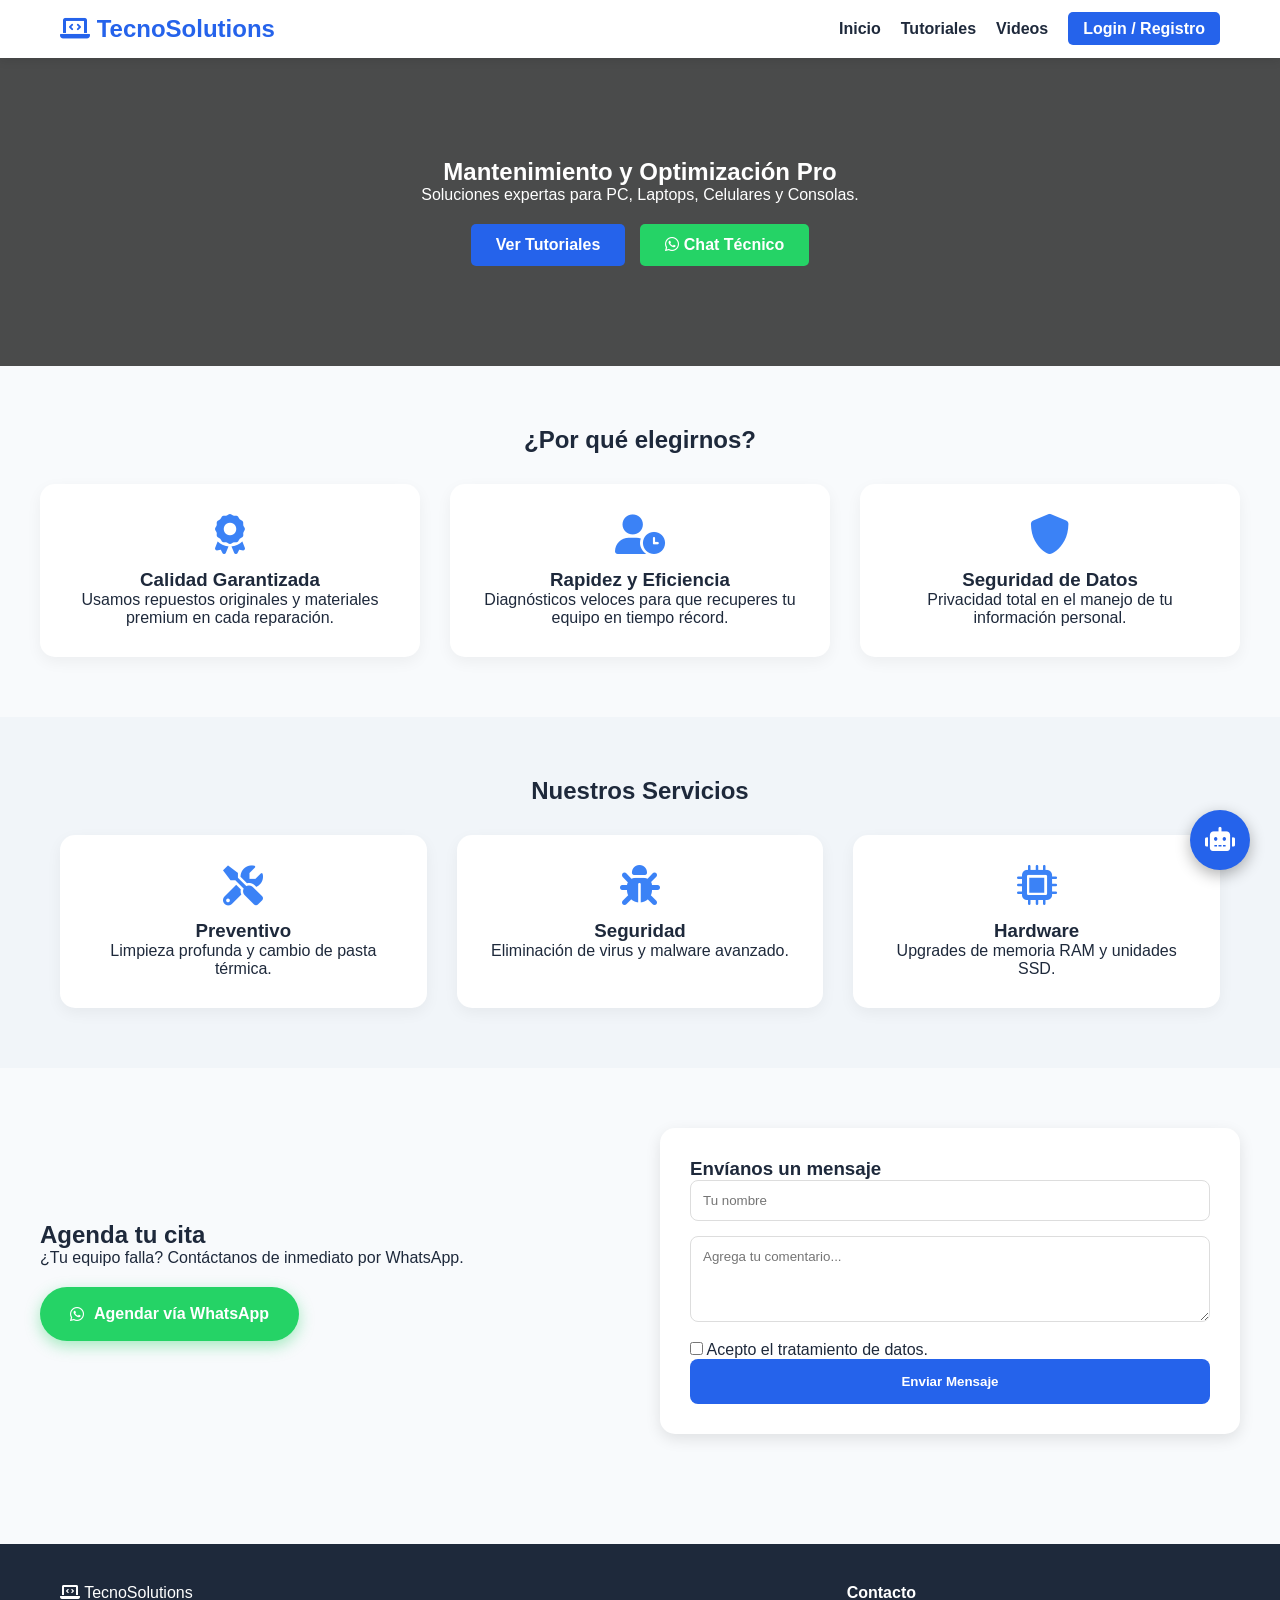
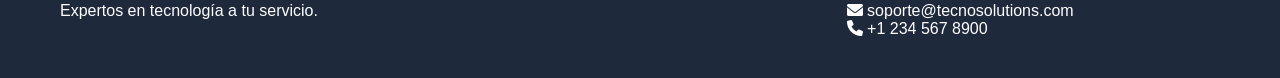
==== commit b9a7d356: "toques finales" ====
--- a/index.html
+++ b/index.html
@@ -3,7 +3,7 @@
 <head>
     <meta charset="UTF-8">
     <meta name="viewport" content="width=device-width, initial-scale=1.0">
-    <title>TecnoSolutions | Soporte Técnico Profesional</title>
+    <title>TecnoSolutions | Soporte Técnico</title>
     <link rel="stylesheet" href="styles.css">
     <link rel="stylesheet" href="https://cdnjs.cloudflare.com/ajax/libs/font-awesome/6.0.0/css/all.min.css">
 </head>
@@ -25,10 +25,10 @@
     <section class="hero">
         <div class="container">
             <h1>Mantenimiento y Optimización Pro</h1>
-            <p>Expertos en reparación de Laptops, Celulares y Consolas con estándares de alta calidad.</p>
+            <p>Soluciones expertas para PC, Laptops, Celulares y Consolas.</p>
             <div class="hero-btns">
                 <a href="tutoriales.html" class="btn-main">Ver Tutoriales</a>
-                <a href="https://wa.me/1234567890" class="btn-whatsapp-hero"><i class="fab fa-whatsapp"></i> Contactar Técnico</a>
+                <a href="https://wa.me/1234567890" class="btn-whatsapp-hero"><i class="fab fa-whatsapp"></i> Chat Técnico</a>
             </div>
         </div>
     </section>
@@ -37,19 +37,19 @@
         <h2 class="center-text">¿Por qué elegirnos?</h2>
         <div class="grid-3">
             <div class="info-card">
-                <i class="fas fa-microchip blue-icon"></i>
-                <h3>Componentes Top</h3>
-                <p>Solo usamos piezas originales y materiales de alta gama en cada reparación.</p>
+                <i class="fas fa-award blue-icon"></i>
+                <h3>Calidad Garantizada</h3>
+                <p>Usamos repuestos originales y materiales premium en cada reparación.</p>
             </div>
             <div class="info-card">
-                <i class="fas fa-user-shield blue-icon"></i>
-                <h3>Garantía Real</h3>
-                <p>Todos nuestros servicios cuentan con respaldo técnico y garantía escrita.</p>
+                <i class="fas fa-user-clock blue-icon"></i>
+                <h3>Rapidez y Eficiencia</h3>
+                <p>Diagnósticos veloces para que recuperes tu equipo en tiempo récord.</p>
             </div>
             <div class="info-card">
-                <i class="fas fa-bolt blue-icon"></i>
-                <h3>Servicio Express</h3>
-                <p>Diagnósticos rápidos y soluciones eficientes para que no detengas tu ritmo.</p>
+                <i class="fas fa-shield-alt blue-icon"></i>
+                <h3>Seguridad de Datos</h3>
+                <p>Privacidad total en el manejo de tu información personal.</p>
             </div>
         </div>
     </section>
@@ -60,18 +60,18 @@
             <div class="grid-3">
                 <div class="info-card">
                     <i class="fas fa-tools blue-icon"></i>
-                    <h3>Mantenimiento Preventivo</h3>
-                    <p>Limpieza interna profunda, cambio de pasta térmica y optimización de hardware.</p>
+                    <h3>Preventivo</h3>
+                    <p>Limpieza profunda y cambio de pasta térmica.</p>
                 </div>
                 <div class="info-card">
                     <i class="fas fa-bug blue-icon"></i>
-                    <h3>Eliminación de Virus</h3>
-                    <p>Limpieza total de malware y spyware, con instalación de seguridad avanzada.</p>
+                    <h3>Seguridad</h3>
+                    <p>Eliminación de virus y malware avanzado.</p>
                 </div>
                 <div class="info-card">
-                    <i class="fas fa-cog blue-icon"></i>
-                    <h3>Upgrades de Hardware</h3>
-                    <p>Instalación de discos SSD, expansión de memoria RAM y tarjetas gráficas.</p>
+                    <i class="fas fa-microchip blue-icon"></i>
+                    <h3>Hardware</h3>
+                    <p>Upgrades de memoria RAM y unidades SSD.</p>
                 </div>
             </div>
         </div>
@@ -81,7 +81,7 @@
         <div class="contact-wrapper">
             <div class="contact-info">
                 <h2>Agenda tu cita</h2>
-                <p>Haz clic en el botón de abajo para hablar con un técnico por WhatsApp.</p>
+                <p>¿Tu equipo falla? Contáctanos de inmediato por WhatsApp.</p>
                 <a href="https://wa.me/1234567890" class="btn-whatsapp-large">
                     <i class="fab fa-whatsapp"></i> Agendar vía WhatsApp
                 </a>
@@ -89,11 +89,11 @@
             <div class="comment-form-card">
                 <h3>Envíanos un mensaje</h3>
                 <form id="commentForm">
-                    <input type="text" placeholder="Tu Nombre" class="form-input" required>
+                    <input type="text" placeholder="Tu nombre" class="form-input" required>
                     <textarea placeholder="Agrega tu comentario..." class="form-input" rows="4" required></textarea>
                     <div class="data-privacy">
                         <input type="checkbox" id="privacy" required>
-                        <label for="privacy">Acepto el tratamiento de datos personales.</label>
+                        <label for="privacy">Acepto el tratamiento de datos.</label>
                     </div>
                     <button type="submit" class="btn-submit-pro">Enviar Mensaje</button>
                 </form>
@@ -101,22 +101,22 @@
         </div>
     </section>
 
+    <div class="ai-assistant" id="ai-chat">
+        <div class="chat-header">Asistente IA TecnoSolutions</div>
+        <div class="chat-body">
+            <p>¡Hola! 👋 Soy tu asistente virtual. ¿En qué puedo ayudarte con tu equipo hoy?</p>
+        </div>
+        <div class="chat-footer">
+            <input type="text" placeholder="Escribe tu duda técnica...">
+        </div>
+    </div>
+    <button class="ai-toggle" onclick="toggleChat()"><i class="fas fa-robot"></i></button>
+
     <footer>
         <div class="container footer-grid">
             <div class="footer-about">
                 <div class="logo-footer"><i class="fas fa-laptop-code"></i> TecnoSolutions</div>
-                <p>Líderes en soporte técnico digital y mantenimiento preventivo.</p>
-                <div class="social-links">
-                    <i class="fab fa-facebook-f"></i> <i class="fab fa-instagram"></i> <i class="fab fa-twitter"></i>
-                </div>
-            </div>
-            <div class="footer-nav-col">
-                <h4>Navegación</h4>
-                <ul>
-                    <li><a href="index.html">Inicio</a></li>
-                    <li><a href="tutoriales.html">Tutoriales</a></li>
-                    <li><a href="videos.html">Videos</a></li>
-                </ul>
+                <p>Expertos en tecnología a tu servicio.</p>
             </div>
             <div class="footer-contact-col">
                 <h4>Contacto</h4>
@@ -125,7 +125,6 @@
             </div>
         </div>
     </footer>
-
     <script src="script.js"></script>
 </body>
 </html>
--- a/styles.css
+++ b/styles.css
@@ -1,97 +1,65 @@
-:root {
-    --primary: #2563eb;
-    --dark: #1e293b;
-    --light: #f8fafc;
-    --white: #ffffff;
-    --whatsapp: #25D366;
-}
-
-* { box-sizing: border-box; margin: 0; padding: 0; font-family: 'Segoe UI', Tahoma, Geneva, Verdana, sans-serif; }
-body { background: var(--light); color: var(--dark); line-height: 1.6; }
+:root { --primary: #2563eb; --dark: #1e293b; --light: #f8fafc; --white: #ffffff; }
+* { box-sizing: border-box; margin: 0; padding: 0; font-family: sans-serif; }
+body { background: var(--light); color: var(--dark); }
 .container { max-width: 1200px; margin: auto; padding: 0 20px; }
 .section-padding { padding: 60px 0; }
 .center-text { text-align: center; }
-.bg-alt { background: #f1f5f9; min-height: 100vh; }
+.bg-alt { background: #f1f5f9; }
 
 /* HEADER */
 header { background: white; padding: 15px 0; box-shadow: 0 2px 10px rgba(0,0,0,0.1); position: sticky; top:0; z-index:1000; }
 .header-content { display: flex; justify-content: space-between; align-items: center; }
-.logo { font-size: 1.6rem; font-weight: 800; color: var(--primary); text-decoration: none; }
+.logo { font-size: 1.5rem; font-weight: bold; color: var(--primary); text-decoration: none; }
 nav ul { list-style: none; display: flex; gap: 20px; align-items: center; }
-nav a { text-decoration: none; color: var(--dark); font-weight: 600; }
-.btn-nav { background: var(--primary); color: white !important; padding: 8px 18px; border-radius: 8px; }
+nav a { text-decoration: none; color: var(--dark); font-weight: bold; }
+.btn-nav { background: var(--primary); color: white !important; padding: 8px 15px; border-radius: 5px; }
 
 /* HERO */
-.hero { 
-    background: linear-gradient(rgba(30,41,59,0.8), rgba(30,41,59,0.8)), url('https://images.unsplash.com/photo-1597733336794-12d05021d510?auto=format&fit=crop&w=1350&q=80');
-    background-size: cover; background-position: center; color: white; padding: 100px 0; text-align: center; 
-}
-.hero-btns { margin-top: 25px; display: flex; justify-content: center; gap: 15px; }
+.hero { background: linear-gradient(rgba(0,0,0,0.7), rgba(0,0,0,0.7)), url('https://images.unsplash.com/photo-1597733336794-12d05021d510?auto=format&fit=crop&w=1350&q=80'); background-size: cover; color: white; padding: 100px 0; text-align: center; }
+.hero-btns { margin-top: 20px; display: flex; justify-content: center; gap: 15px; }
 .btn-main { background: var(--primary); color: white; padding: 12px 25px; text-decoration: none; border-radius: 5px; font-weight: bold; }
-.btn-whatsapp-hero { background: var(--whatsapp); color: white; padding: 12px 25px; text-decoration: none; border-radius: 5px; font-weight: bold; }
+.btn-whatsapp-hero { background: #25D366; color: white; padding: 12px 25px; text-decoration: none; border-radius: 5px; font-weight: bold; }
 
-/* SERVICIOS / CARDS */
-.grid-3 { display: grid; grid-template-columns: repeat(auto-fit, minmax(300px, 1fr)); gap: 30px; margin-top: 40px; }
-.info-card { background: white; padding: 40px 30px; border-radius: 15px; text-align: center; box-shadow: 0 5px 15px rgba(0,0,0,0.05); }
-.blue-icon { color: #3b82f6; font-size: 45px; margin-bottom: 20px; }
+/* GRID SERVICIOS */
+.grid-3 { display: grid; grid-template-columns: repeat(auto-fit, minmax(280px, 1fr)); gap: 30px; margin-top: 30px; }
+.info-card { background: white; padding: 30px; border-radius: 15px; text-align: center; box-shadow: 0 5px 15px rgba(0,0,0,0.05); }
+.blue-icon { color: #3b82f6; font-size: 40px; margin-bottom: 15px; }
 
-/* WHATSAPP Y FORMULARIO (CORREGIDOS) */
-.btn-whatsapp-large {
-    background: var(--whatsapp);
-    color: white;
-    padding: 18px 30px;
-    border-radius: 50px;
-    text-decoration: none;
-    font-weight: 800;
-    font-size: 1.1rem;
-    display: inline-flex;
-    align-items: center;
-    gap: 12px;
-    box-shadow: 0 10px 20px rgba(37, 211, 102, 0.3);
-    transition: 0.3s;
-    border: none;
-    cursor: pointer;
-}
-.btn-submit-pro {
-    background: var(--primary);
-    color: white;
-    padding: 15px;
-    width: 100%;
-    border-radius: 8px;
-    border: none;
-    font-weight: bold;
-    cursor: pointer;
-    transition: 0.3s;
-}
-.btn-submit-pro:hover { background: #1d4ed8; }
+/* CONTACTO */
+.contact-wrapper { display: grid; grid-template-columns: 1fr 1fr; gap: 40px; align-items: center; }
+.btn-whatsapp-large { background: #25D366; color: white; padding: 18px 30px; border-radius: 50px; text-decoration: none; font-weight: bold; display: inline-flex; align-items: center; gap: 10px; margin-top: 20px; box-shadow: 0 5px 15px rgba(37,211,102,0.4); }
+.comment-form-card { background: white; padding: 30px; border-radius: 15px; box-shadow: 0 5px 15px rgba(0,0,0,0.1); }
+.form-input { width: 100%; padding: 12px; margin-bottom: 15px; border: 1px solid #ddd; border-radius: 8px; }
+.btn-submit-pro { width: 100%; background: var(--primary); color: white; border: none; padding: 15px; border-radius: 8px; font-weight: bold; cursor: pointer; }
 
-/* ACORDEONES Y FILTROS */
-.category-filters { display: flex; justify-content: center; gap: 10px; margin-bottom: 40px; flex-wrap: wrap; }
-.filter-btn { padding: 10px 20px; border-radius: 8px; border: none; background: #cbd5e1; cursor: pointer; font-weight: bold; transition: 0.3s; }
+/* ACORDEONES */
+.category-filters { display: flex; justify-content: center; gap: 10px; margin-bottom: 30px; }
+.filter-btn { padding: 10px 15px; border-radius: 5px; border: none; cursor: pointer; font-weight: bold; }
 .filter-btn.active { background: var(--primary); color: white; }
-.manual-item { background: white; border-radius: 10px; margin-bottom: 15px; border: 1px solid #eee; overflow: hidden; }
-.manual-item summary { padding: 20px; cursor: pointer; display: flex; justify-content: space-between; align-items: center; list-style: none; }
-.icon-box-small { width: 45px; height: 45px; border-radius: 8px; display: flex; align-items: center; justify-content: center; color: white; }
+.manual-item { background: white; border-radius: 10px; margin-bottom: 10px; border: 1px solid #eee; overflow: hidden; }
+.manual-item summary { padding: 15px; cursor: pointer; list-style: none; display: flex; justify-content: space-between; align-items: center; }
+.summary-content { display: flex; align-items: center; gap: 15px; }
+.icon-box-small { width: 40px; height: 40px; border-radius: 8px; display: flex; align-items: center; justify-content: center; color: white; }
 .orange { background: #e67e22; } .blue { background: #3498db; } .dark-blue { background: #2c3e50; }
 .details-body { padding: 20px; background: #fafafa; border-top: 1px solid #eee; }
 
+/* IA FLOTANTE */
+.ai-toggle { position: fixed; bottom: 30px; right: 30px; width: 60px; height: 60px; border-radius: 50%; background: var(--primary); color: white; border: none; font-size: 24px; cursor: pointer; z-index: 2000; box-shadow: 0 5px 15px rgba(0,0,0,0.3); }
+.ai-assistant { position: fixed; bottom: 100px; right: 30px; width: 300px; background: white; border-radius: 15px; box-shadow: 0 10px 30px rgba(0,0,0,0.2); display: none; flex-direction: column; z-index: 2000; overflow: hidden; }
+.chat-header { background: var(--primary); color: white; padding: 15px; font-weight: bold; }
+.chat-body { padding: 15px; height: 200px; overflow-y: auto; font-size: 14px; }
+.chat-footer { padding: 10px; border-top: 1px solid #eee; }
+.chat-footer input { width: 100%; padding: 8px; border: 1px solid #ddd; border-radius: 5px; }
+
 /* VIDEOS */
-.video-grid { display: grid; grid-template-columns: repeat(auto-fit, minmax(280px, 1fr)); gap: 25px; }
-.video-card { background: white; border-radius: 12px; overflow: hidden; box-shadow: 0 4px 10px rgba(0,0,0,0.1); }
+.video-grid { display: grid; grid-template-columns: repeat(auto-fit, minmax(250px, 1fr)); gap: 20px; }
+.video-card { background: white; border-radius: 10px; overflow: hidden; box-shadow: 0 4px 10px rgba(0,0,0,0.1); }
 .video-responsive { position: relative; padding-bottom: 56.25%; height: 0; }
 .video-responsive iframe { position: absolute; top:0; left:0; width: 100%; height: 100%; border:none; }
 .p-15 { padding: 15px; }
 
 /* REGISTRO CARD */
-.auth-card { max-width: 450px; margin: auto; background: white; padding: 40px; border-radius: 20px; box-shadow: 0 10px 30px rgba(0,0,0,0.1); }
-.form-group { margin-bottom: 20px; }
-.form-group label { display: block; margin-bottom: 8px; font-weight: 600; }
-.form-input { width: 100%; padding: 12px; border: 1px solid #ddd; border-radius: 8px; }
+.auth-card { max-width: 400px; margin: auto; background: white; padding: 30px; border-radius: 15px; box-shadow: 0 10px 25px rgba(0,0,0,0.1); }
 
-/* FOOTER */
-footer { background: #1e293b; color: #cbd5e1; padding: 50px 0; margin-top: 60px; }
-.footer-grid { display: grid; grid-template-columns: 2fr 1fr 1fr; gap: 40px; }
-.logo-footer { color: white; font-size: 1.5rem; font-weight: bold; margin-bottom: 15px; }
-.social-links i { margin-right: 15px; color: #3b82f6; cursor: pointer; font-size: 1.2rem; }
-.footer-nav-col ul { list-style: none; }
-.footer-nav-col a { color: #cbd5e1; text-decoration: none; line-height: 2; }+footer { background: var(--dark); color: white; padding: 40px 0; margin-top: 50px; }
+.footer-grid { display: grid; grid-template-columns: 2fr 1fr; gap: 40px; }
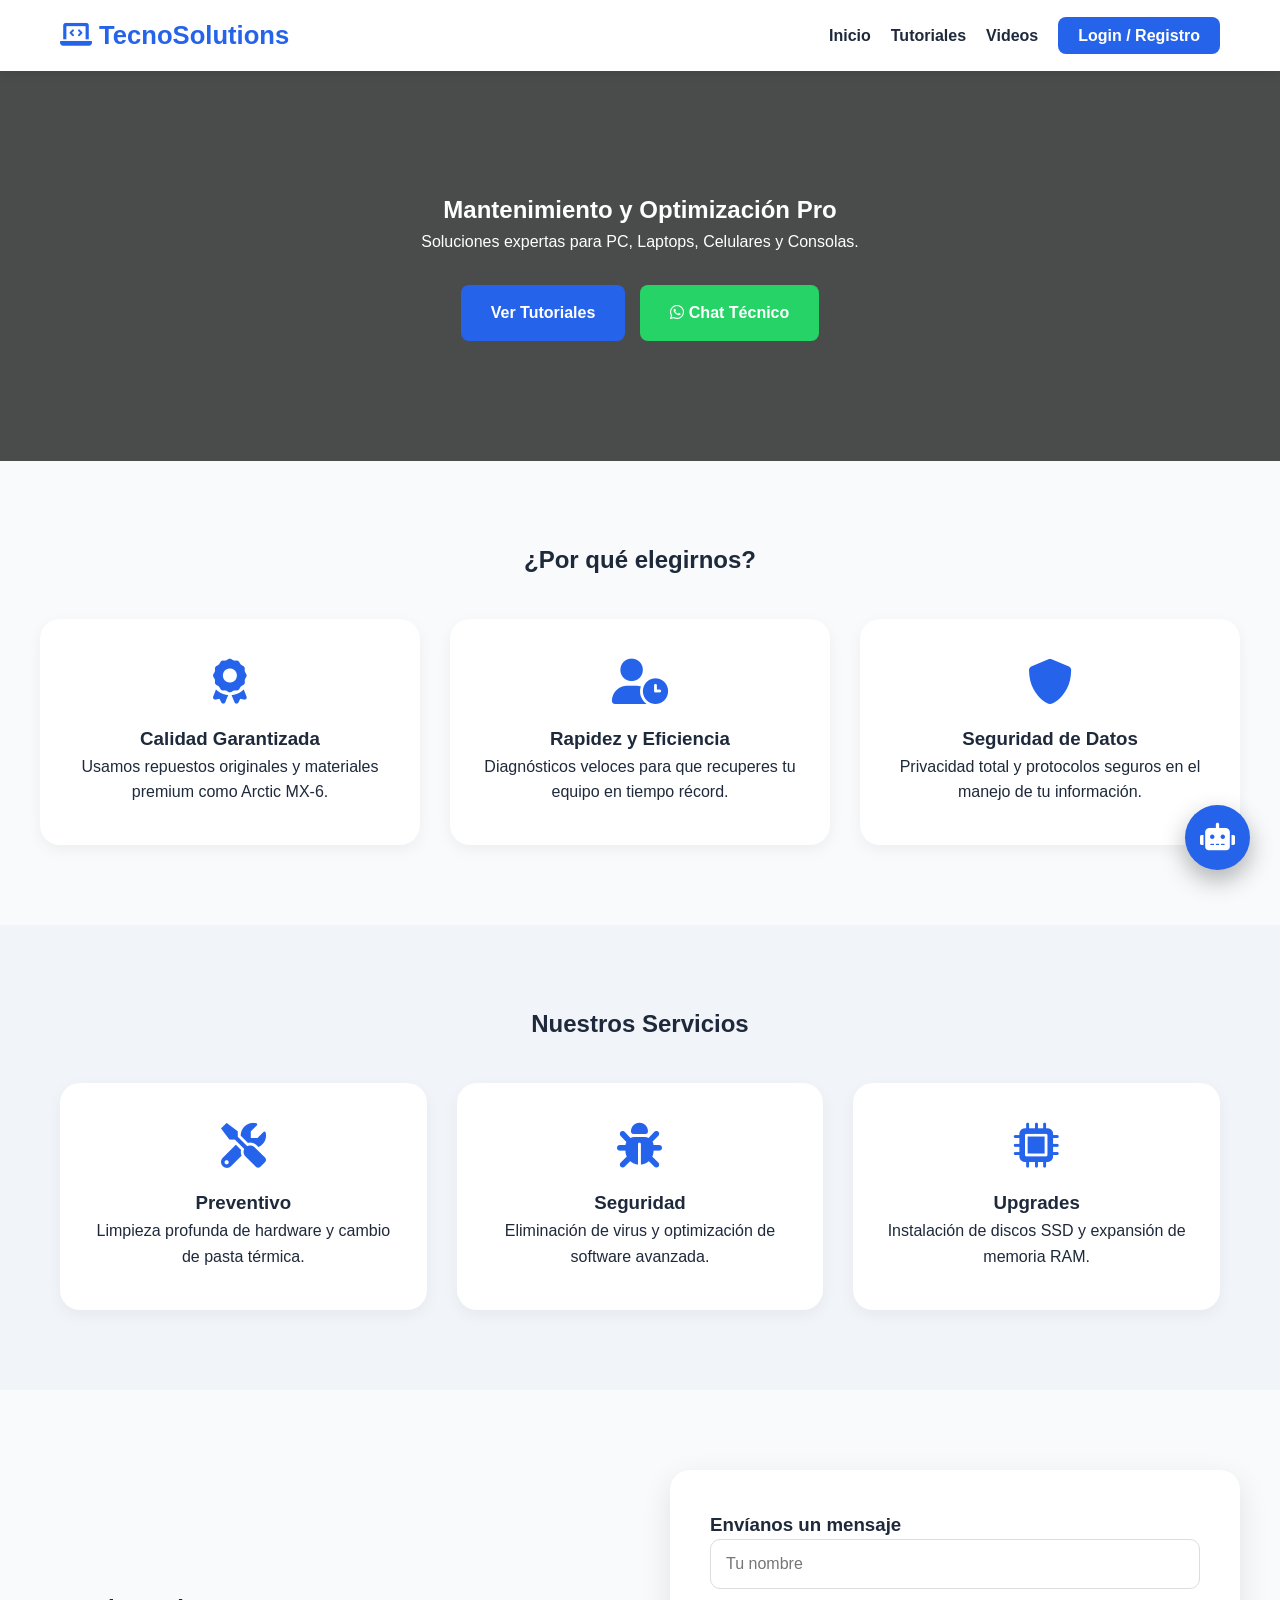
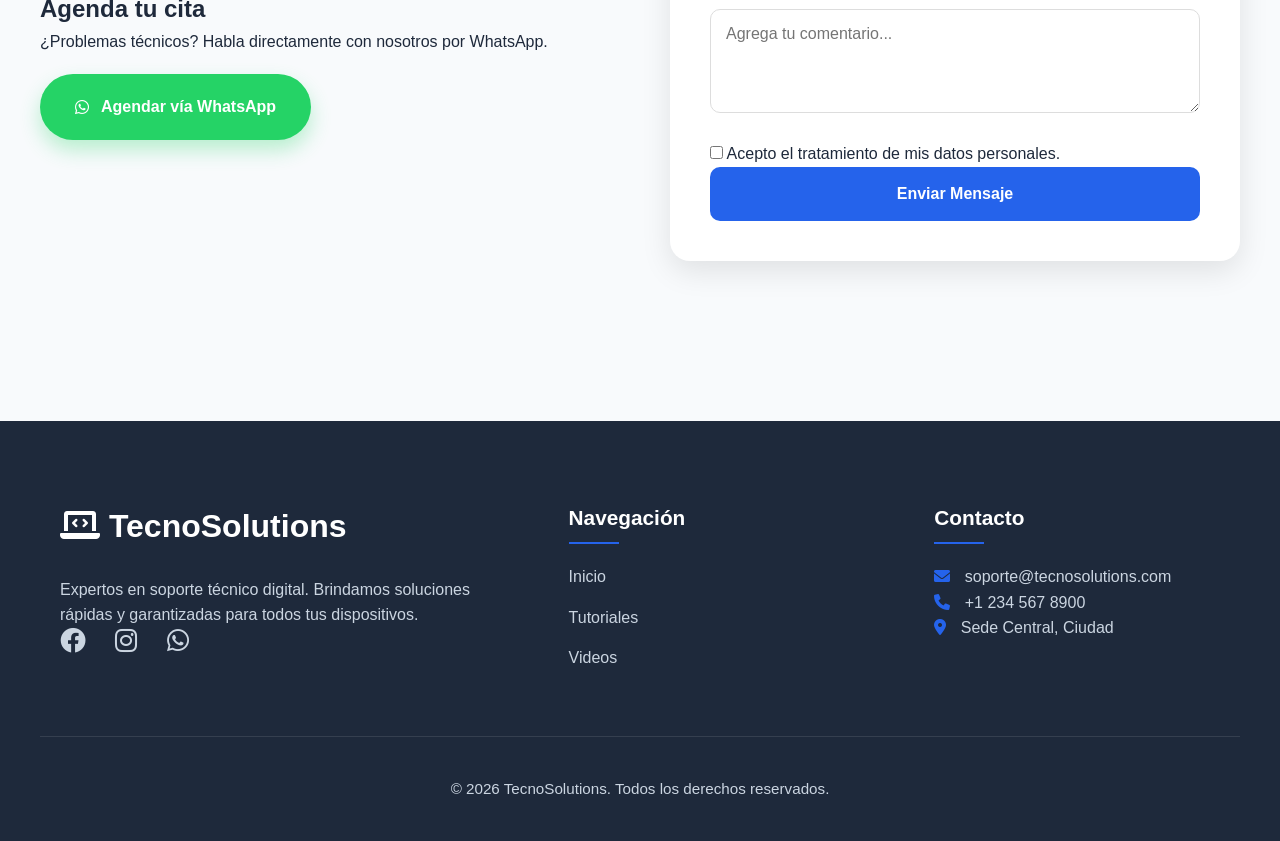
==== commit c27b9556: "toques finales" ====
--- a/index.html
+++ b/index.html
@@ -3,7 +3,7 @@
 <head>
     <meta charset="UTF-8">
     <meta name="viewport" content="width=device-width, initial-scale=1.0">
-    <title>TecnoSolutions | Soporte Técnico</title>
+    <title>TecnoSolutions | Soporte Técnico Profesional</title>
     <link rel="stylesheet" href="styles.css">
     <link rel="stylesheet" href="https://cdnjs.cloudflare.com/ajax/libs/font-awesome/6.0.0/css/all.min.css">
 </head>
@@ -39,7 +39,7 @@
             <div class="info-card">
                 <i class="fas fa-award blue-icon"></i>
                 <h3>Calidad Garantizada</h3>
-                <p>Usamos repuestos originales y materiales premium en cada reparación.</p>
+                <p>Usamos repuestos originales y materiales premium como Arctic MX-6.</p>
             </div>
             <div class="info-card">
                 <i class="fas fa-user-clock blue-icon"></i>
@@ -49,7 +49,7 @@
             <div class="info-card">
                 <i class="fas fa-shield-alt blue-icon"></i>
                 <h3>Seguridad de Datos</h3>
-                <p>Privacidad total en el manejo de tu información personal.</p>
+                <p>Privacidad total y protocolos seguros en el manejo de tu información.</p>
             </div>
         </div>
     </section>
@@ -61,17 +61,17 @@
                 <div class="info-card">
                     <i class="fas fa-tools blue-icon"></i>
                     <h3>Preventivo</h3>
-                    <p>Limpieza profunda y cambio de pasta térmica.</p>
+                    <p>Limpieza profunda de hardware y cambio de pasta térmica.</p>
                 </div>
                 <div class="info-card">
                     <i class="fas fa-bug blue-icon"></i>
                     <h3>Seguridad</h3>
-                    <p>Eliminación de virus y malware avanzado.</p>
+                    <p>Eliminación de virus y optimización de software avanzada.</p>
                 </div>
                 <div class="info-card">
                     <i class="fas fa-microchip blue-icon"></i>
-                    <h3>Hardware</h3>
-                    <p>Upgrades de memoria RAM y unidades SSD.</p>
+                    <h3>Upgrades</h3>
+                    <p>Instalación de discos SSD y expansión de memoria RAM.</p>
                 </div>
             </div>
         </div>
@@ -81,7 +81,7 @@
         <div class="contact-wrapper">
             <div class="contact-info">
                 <h2>Agenda tu cita</h2>
-                <p>¿Tu equipo falla? Contáctanos de inmediato por WhatsApp.</p>
+                <p>¿Problemas técnicos? Habla directamente con nosotros por WhatsApp.</p>
                 <a href="https://wa.me/1234567890" class="btn-whatsapp-large">
                     <i class="fab fa-whatsapp"></i> Agendar vía WhatsApp
                 </a>
@@ -93,7 +93,7 @@
                     <textarea placeholder="Agrega tu comentario..." class="form-input" rows="4" required></textarea>
                     <div class="data-privacy">
                         <input type="checkbox" id="privacy" required>
-                        <label for="privacy">Acepto el tratamiento de datos.</label>
+                        <label for="privacy">Acepto el tratamiento de mis datos personales.</label>
                     </div>
                     <button type="submit" class="btn-submit-pro">Enviar Mensaje</button>
                 </form>
@@ -103,8 +103,8 @@
 
     <div class="ai-assistant" id="ai-chat">
         <div class="chat-header">Asistente IA TecnoSolutions</div>
-        <div class="chat-body">
-            <p>¡Hola! 👋 Soy tu asistente virtual. ¿En qué puedo ayudarte con tu equipo hoy?</p>
+        <div class="chat-body" id="chat-content">
+            <p>¡Hola! 👋 Soy tu asistente virtual. ¿Qué falla presenta tu equipo hoy?</p>
         </div>
         <div class="chat-footer">
             <input type="text" placeholder="Escribe tu duda técnica...">
@@ -114,17 +114,33 @@
 
     <footer>
         <div class="container footer-grid">
-            <div class="footer-about">
+            <div class="footer-col">
                 <div class="logo-footer"><i class="fas fa-laptop-code"></i> TecnoSolutions</div>
-                <p>Expertos en tecnología a tu servicio.</p>
+                <p>Expertos en soporte técnico digital. Brindamos soluciones rápidas y garantizadas para todos tus dispositivos.</p>
+                <div class="social-links">
+                    <i class="fab fa-facebook"></i> <i class="fab fa-instagram"></i> <i class="fab fa-whatsapp"></i>
+                </div>
             </div>
-            <div class="footer-contact-col">
+            <div class="footer-col">
+                <h4>Navegación</h4>
+                <ul class="footer-links">
+                    <li><a href="index.html">Inicio</a></li>
+                    <li><a href="tutoriales.html">Tutoriales</a></li>
+                    <li><a href="videos.html">Videos</a></li>
+                </ul>
+            </div>
+            <div class="footer-col">
                 <h4>Contacto</h4>
-                <p><i class="fas fa-envelope"></i> soporte@tecnosolutions.com</p>
-                <p><i class="fas fa-phone"></i> +1 234 567 8900</p>
+                <p><i class="fas fa-envelope blue-icon-small"></i> soporte@tecnosolutions.com</p>
+                <p><i class="fas fa-phone blue-icon-small"></i> +1 234 567 8900</p>
+                <p><i class="fas fa-map-marker-alt blue-icon-small"></i> Sede Central, Ciudad</p>
             </div>
         </div>
+        <div class="footer-bottom">
+            <p>&copy; 2026 TecnoSolutions. Todos los derechos reservados.</p>
+        </div>
     </footer>
+
     <script src="script.js"></script>
 </body>
 </html>
--- a/styles.css
+++ b/styles.css
@@ -1,65 +1,85 @@
-:root { --primary: #2563eb; --dark: #1e293b; --light: #f8fafc; --white: #ffffff; }
-* { box-sizing: border-box; margin: 0; padding: 0; font-family: sans-serif; }
-body { background: var(--light); color: var(--dark); }
+:root { --primary: #2563eb; --dark: #1e293b; --light: #f8fafc; --white: #ffffff; --whatsapp: #25D366; }
+* { box-sizing: border-box; margin: 0; padding: 0; font-family: 'Segoe UI', sans-serif; }
+body { background: var(--light); color: var(--dark); line-height: 1.6; }
 .container { max-width: 1200px; margin: auto; padding: 0 20px; }
-.section-padding { padding: 60px 0; }
+.section-padding { padding: 80px 0; }
 .center-text { text-align: center; }
 .bg-alt { background: #f1f5f9; }
 
 /* HEADER */
 header { background: white; padding: 15px 0; box-shadow: 0 2px 10px rgba(0,0,0,0.1); position: sticky; top:0; z-index:1000; }
 .header-content { display: flex; justify-content: space-between; align-items: center; }
-.logo { font-size: 1.5rem; font-weight: bold; color: var(--primary); text-decoration: none; }
+.logo { font-size: 1.6rem; font-weight: bold; color: var(--primary); text-decoration: none; }
 nav ul { list-style: none; display: flex; gap: 20px; align-items: center; }
-nav a { text-decoration: none; color: var(--dark); font-weight: bold; }
-.btn-nav { background: var(--primary); color: white !important; padding: 8px 15px; border-radius: 5px; }
+nav a { text-decoration: none; color: var(--dark); font-weight: 600; }
+.btn-nav { background: var(--primary); color: white !important; padding: 10px 20px; border-radius: 8px; border: none; font-weight: bold; cursor: pointer; }
+.btn-logout { background: #ef4444 !important; margin-left: 10px; }
 
 /* HERO */
-.hero { background: linear-gradient(rgba(0,0,0,0.7), rgba(0,0,0,0.7)), url('https://images.unsplash.com/photo-1597733336794-12d05021d510?auto=format&fit=crop&w=1350&q=80'); background-size: cover; color: white; padding: 100px 0; text-align: center; }
-.hero-btns { margin-top: 20px; display: flex; justify-content: center; gap: 15px; }
-.btn-main { background: var(--primary); color: white; padding: 12px 25px; text-decoration: none; border-radius: 5px; font-weight: bold; }
-.btn-whatsapp-hero { background: #25D366; color: white; padding: 12px 25px; text-decoration: none; border-radius: 5px; font-weight: bold; }
+.hero { background: linear-gradient(rgba(0,0,0,0.7), rgba(0,0,0,0.7)), url('https://images.unsplash.com/photo-1597733336794-12d05021d510?auto=format&fit=crop&w=1350&q=80'); background-size: cover; color: white; padding: 120px 0; text-align: center; }
+.hero-btns { margin-top: 30px; display: flex; justify-content: center; gap: 15px; }
+.btn-main { background: var(--primary); color: white; padding: 15px 30px; text-decoration: none; border-radius: 8px; font-weight: bold; }
+.btn-whatsapp-hero { background: var(--whatsapp); color: white; padding: 15px 30px; text-decoration: none; border-radius: 8px; font-weight: bold; }
 
-/* GRID SERVICIOS */
-.grid-3 { display: grid; grid-template-columns: repeat(auto-fit, minmax(280px, 1fr)); gap: 30px; margin-top: 30px; }
-.info-card { background: white; padding: 30px; border-radius: 15px; text-align: center; box-shadow: 0 5px 15px rgba(0,0,0,0.05); }
-.blue-icon { color: #3b82f6; font-size: 40px; margin-bottom: 15px; }
+/* CARDS */
+.grid-3 { display: grid; grid-template-columns: repeat(auto-fit, minmax(300px, 1fr)); gap: 30px; margin-top: 40px; }
+.info-card { background: white; padding: 40px 30px; border-radius: 20px; text-align: center; box-shadow: 0 5px 15px rgba(0,0,0,0.05); }
+.blue-icon { color: var(--primary); font-size: 45px; margin-bottom: 20px; }
 
 /* CONTACTO */
-.contact-wrapper { display: grid; grid-template-columns: 1fr 1fr; gap: 40px; align-items: center; }
-.btn-whatsapp-large { background: #25D366; color: white; padding: 18px 30px; border-radius: 50px; text-decoration: none; font-weight: bold; display: inline-flex; align-items: center; gap: 10px; margin-top: 20px; box-shadow: 0 5px 15px rgba(37,211,102,0.4); }
-.comment-form-card { background: white; padding: 30px; border-radius: 15px; box-shadow: 0 5px 15px rgba(0,0,0,0.1); }
-.form-input { width: 100%; padding: 12px; margin-bottom: 15px; border: 1px solid #ddd; border-radius: 8px; }
-.btn-submit-pro { width: 100%; background: var(--primary); color: white; border: none; padding: 15px; border-radius: 8px; font-weight: bold; cursor: pointer; }
+.contact-wrapper { display: grid; grid-template-columns: 1fr 1fr; gap: 60px; align-items: center; }
+.btn-whatsapp-large { background: var(--whatsapp); color: white; padding: 20px 35px; border-radius: 50px; text-decoration: none; font-weight: 800; display: inline-flex; align-items: center; gap: 12px; margin-top: 20px; box-shadow: 0 10px 20px rgba(37,211,102,0.3); }
+.comment-form-card { background: white; padding: 40px; border-radius: 20px; box-shadow: 0 10px 30px rgba(0,0,0,0.1); }
+.form-input { width: 100%; padding: 15px; margin-bottom: 20px; border: 1px solid #ddd; border-radius: 10px; font-size: 1rem; }
+.btn-submit-pro { width: 100%; background: var(--primary); color: white; border: none; padding: 18px; border-radius: 10px; font-weight: bold; cursor: pointer; font-size: 1rem; }
 
-/* ACORDEONES */
-.category-filters { display: flex; justify-content: center; gap: 10px; margin-bottom: 30px; }
-.filter-btn { padding: 10px 15px; border-radius: 5px; border: none; cursor: pointer; font-weight: bold; }
+/* TUTORIALES */
+.category-filters { display: flex; justify-content: center; gap: 10px; margin-bottom: 40px; flex-wrap: wrap; }
+.filter-btn { padding: 12px 25px; border-radius: 50px; border: none; background: #cbd5e1; cursor: pointer; font-weight: bold; transition: 0.3s; }
 .filter-btn.active { background: var(--primary); color: white; }
-.manual-item { background: white; border-radius: 10px; margin-bottom: 10px; border: 1px solid #eee; overflow: hidden; }
-.manual-item summary { padding: 15px; cursor: pointer; list-style: none; display: flex; justify-content: space-between; align-items: center; }
+.manual-item { background: white; border-radius: 12px; margin-bottom: 15px; border: 1px solid #eee; overflow: hidden; }
+.manual-item summary { padding: 20px; cursor: pointer; list-style: none; display: flex; justify-content: space-between; align-items: center; font-weight: bold; }
 .summary-content { display: flex; align-items: center; gap: 15px; }
-.icon-box-small { width: 40px; height: 40px; border-radius: 8px; display: flex; align-items: center; justify-content: center; color: white; }
+.icon-box-small { width: 45px; height: 45px; border-radius: 10px; display: flex; align-items: center; justify-content: center; color: white; }
 .orange { background: #e67e22; } .blue { background: #3498db; } .dark-blue { background: #2c3e50; }
-.details-body { padding: 20px; background: #fafafa; border-top: 1px solid #eee; }
+.details-body { padding: 25px; background: #fafafa; border-top: 1px solid #eee; }
 
 /* IA FLOTANTE */
-.ai-toggle { position: fixed; bottom: 30px; right: 30px; width: 60px; height: 60px; border-radius: 50%; background: var(--primary); color: white; border: none; font-size: 24px; cursor: pointer; z-index: 2000; box-shadow: 0 5px 15px rgba(0,0,0,0.3); }
-.ai-assistant { position: fixed; bottom: 100px; right: 30px; width: 300px; background: white; border-radius: 15px; box-shadow: 0 10px 30px rgba(0,0,0,0.2); display: none; flex-direction: column; z-index: 2000; overflow: hidden; }
-.chat-header { background: var(--primary); color: white; padding: 15px; font-weight: bold; }
-.chat-body { padding: 15px; height: 200px; overflow-y: auto; font-size: 14px; }
-.chat-footer { padding: 10px; border-top: 1px solid #eee; }
-.chat-footer input { width: 100%; padding: 8px; border: 1px solid #ddd; border-radius: 5px; }
+.ai-toggle { position: fixed; bottom: 30px; right: 30px; width: 65px; height: 65px; border-radius: 50%; background: var(--primary); color: white; border: none; font-size: 28px; cursor: pointer; z-index: 2000; box-shadow: 0 10px 25px rgba(0,0,0,0.3); transition: 0.3s; }
+.ai-toggle:hover { transform: scale(1.1); }
+.ai-assistant { position: fixed; bottom: 110px; right: 30px; width: 320px; background: white; border-radius: 20px; box-shadow: 0 15px 50px rgba(0,0,0,0.2); display: none; flex-direction: column; z-index: 2000; overflow: hidden; }
+.chat-header { background: var(--primary); color: white; padding: 20px; font-weight: bold; }
+.chat-body { padding: 20px; height: 250px; overflow-y: auto; font-size: 15px; }
+.chat-footer { padding: 15px; border-top: 1px solid #eee; }
+.chat-footer input { width: 100%; padding: 10px; border: 1px solid #ddd; border-radius: 8px; }
 
 /* VIDEOS */
-.video-grid { display: grid; grid-template-columns: repeat(auto-fit, minmax(250px, 1fr)); gap: 20px; }
-.video-card { background: white; border-radius: 10px; overflow: hidden; box-shadow: 0 4px 10px rgba(0,0,0,0.1); }
+.video-grid { display: grid; grid-template-columns: repeat(auto-fit, minmax(280px, 1fr)); gap: 25px; }
+.video-card { background: white; border-radius: 15px; overflow: hidden; box-shadow: 0 10px 20px rgba(0,0,0,0.05); }
 .video-responsive { position: relative; padding-bottom: 56.25%; height: 0; }
 .video-responsive iframe { position: absolute; top:0; left:0; width: 100%; height: 100%; border:none; }
-.p-15 { padding: 15px; }
+.p-15 { padding: 20px; }
 
-/* REGISTRO CARD */
-.auth-card { max-width: 400px; margin: auto; background: white; padding: 30px; border-radius: 15px; box-shadow: 0 10px 25px rgba(0,0,0,0.1); }
+/* FOOTER ORGANIZADO */
+footer { background: #1e293b; color: #cbd5e1; padding: 80px 0 40px 0; margin-top: 80px; }
+.footer-grid { display: grid; grid-template-columns: 1.5fr 1fr 1fr; gap: 80px; border-bottom: 1px solid rgba(255,255,255,0.1); padding-bottom: 50px; }
+.footer-col h4 { color: white; margin-bottom: 30px; font-size: 1.3rem; position: relative; }
+.footer-col h4::after { content: ''; position: absolute; bottom: -10px; left: 0; width: 50px; height: 2px; background: var(--primary); }
+.footer-links { list-style: none; }
+.footer-links li { margin-bottom: 15px; }
+.footer-links a { color: #cbd5e1; text-decoration: none; transition: 0.3s; }
+.footer-links a:hover { color: white; padding-left: 10px; }
+.logo-footer { color: white; font-size: 2rem; font-weight: bold; margin-bottom: 25px; }
+.social-links i { font-size: 1.6rem; margin-right: 25px; cursor: pointer; transition: 0.3s; }
+.social-links i:hover { color: var(--primary); }
+.footer-bottom { text-align: center; padding-top: 40px; font-size: 0.95rem; }
+.blue-icon-small { color: var(--primary); margin-right: 10px; }
 
-footer { background: var(--dark); color: white; padding: 40px 0; margin-top: 50px; }
-.footer-grid { display: grid; grid-template-columns: 2fr 1fr; gap: 40px; }+@media (max-width: 768px) {
+    .footer-grid { grid-template-columns: 1fr; gap: 50px; text-align: center; }
+    .footer-col h4::after { left: 50%; transform: translateX(-50%); }
+    .contact-wrapper { grid-template-columns: 1fr; text-align: center; }
+}
+
+/* LOGIN CARD */
+.auth-card { max-width: 450px; margin: auto; background: white; padding: 50px; border-radius: 25px; box-shadow: 0 15px 40px rgba(0,0,0,0.1); }
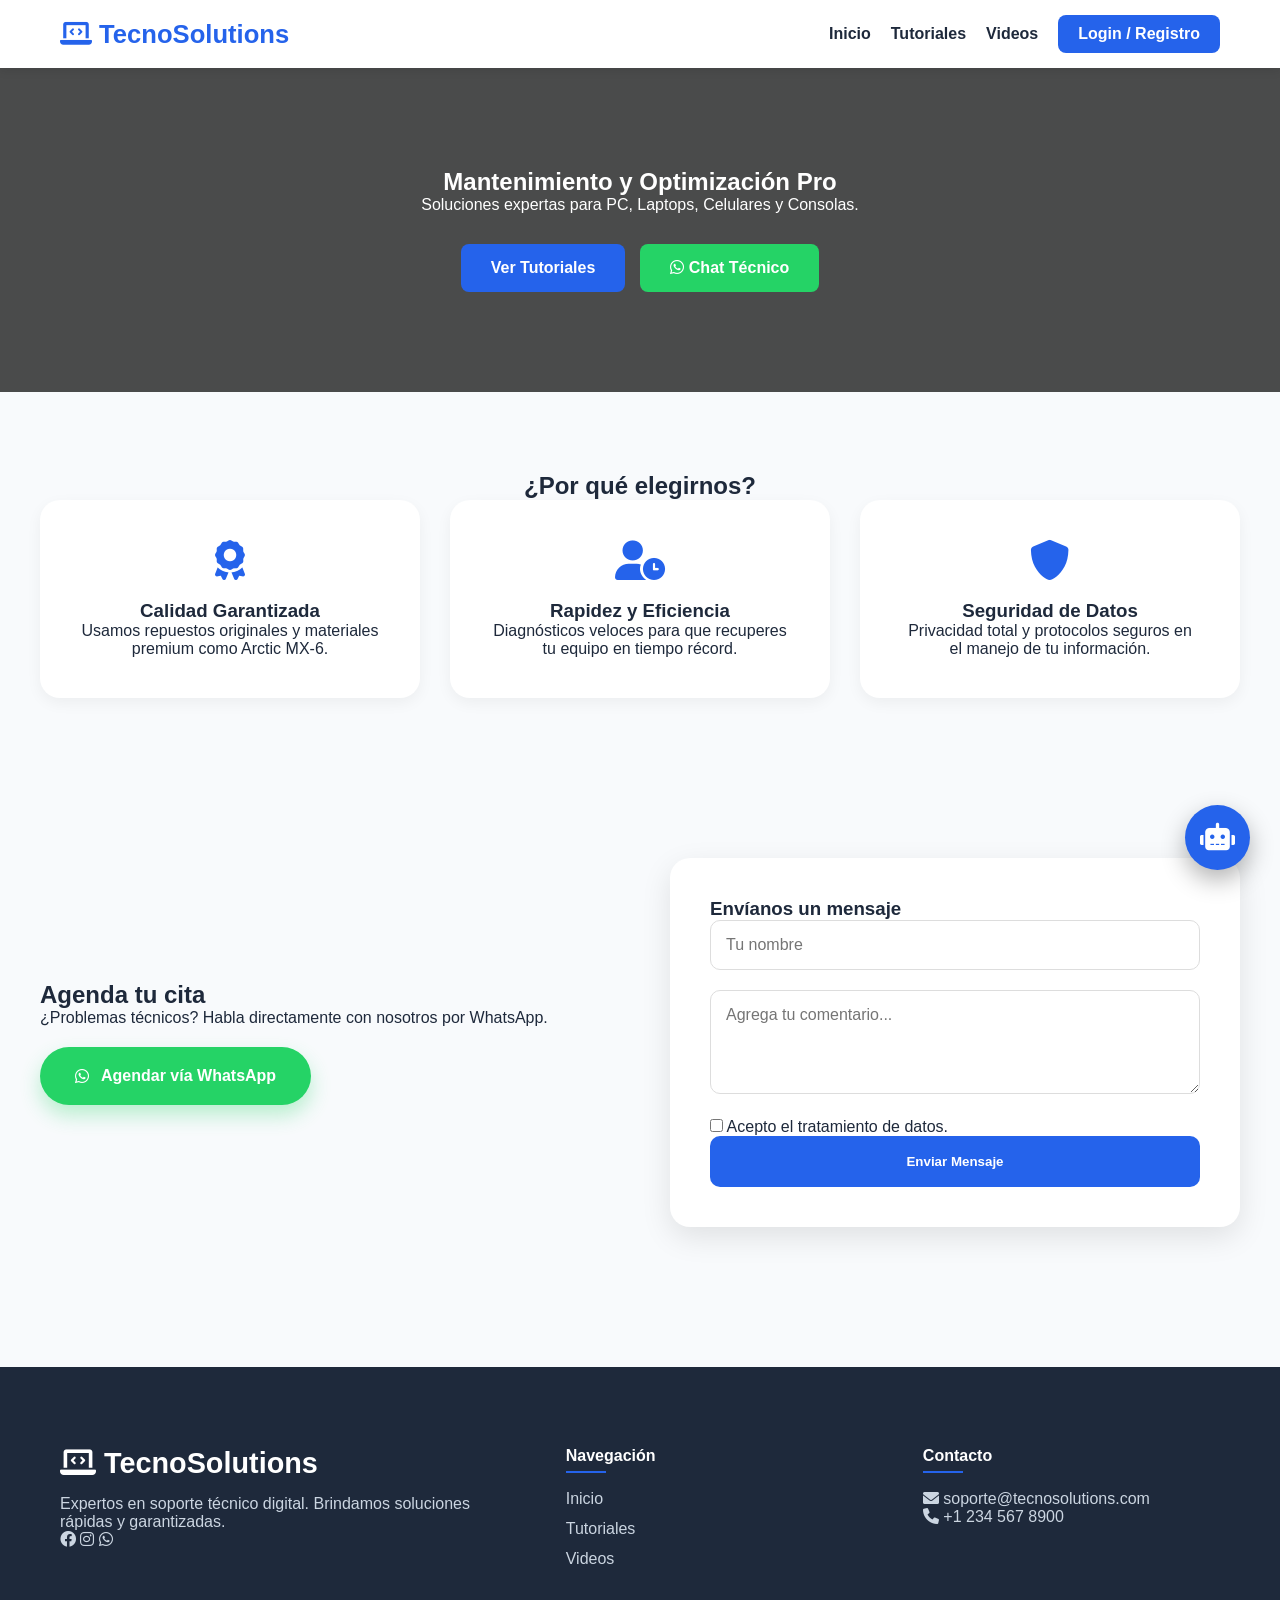
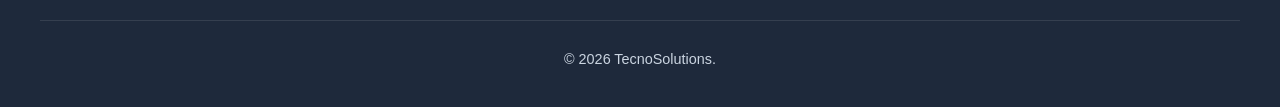
==== commit f49e6e1c: "vercion de entrega" ====
--- a/index.html
+++ b/index.html
@@ -54,29 +54,6 @@
         </div>
     </section>
 
-    <section class="bg-alt section-padding">
-        <div class="container">
-            <h2 class="center-text">Nuestros Servicios</h2>
-            <div class="grid-3">
-                <div class="info-card">
-                    <i class="fas fa-tools blue-icon"></i>
-                    <h3>Preventivo</h3>
-                    <p>Limpieza profunda de hardware y cambio de pasta térmica.</p>
-                </div>
-                <div class="info-card">
-                    <i class="fas fa-bug blue-icon"></i>
-                    <h3>Seguridad</h3>
-                    <p>Eliminación de virus y optimización de software avanzada.</p>
-                </div>
-                <div class="info-card">
-                    <i class="fas fa-microchip blue-icon"></i>
-                    <h3>Upgrades</h3>
-                    <p>Instalación de discos SSD y expansión de memoria RAM.</p>
-                </div>
-            </div>
-        </div>
-    </section>
-
     <section id="contacto" class="container section-padding">
         <div class="contact-wrapper">
             <div class="contact-info">
@@ -93,7 +70,7 @@
                     <textarea placeholder="Agrega tu comentario..." class="form-input" rows="4" required></textarea>
                     <div class="data-privacy">
                         <input type="checkbox" id="privacy" required>
-                        <label for="privacy">Acepto el tratamiento de mis datos personales.</label>
+                        <label for="privacy">Acepto el tratamiento de datos.</label>
                     </div>
                     <button type="submit" class="btn-submit-pro">Enviar Mensaje</button>
                 </form>
@@ -104,10 +81,10 @@
     <div class="ai-assistant" id="ai-chat">
         <div class="chat-header">Asistente IA TecnoSolutions</div>
         <div class="chat-body" id="chat-content">
-            <p>¡Hola! 👋 Soy tu asistente virtual. ¿Qué falla presenta tu equipo hoy?</p>
+            <div class="ai-msg">¡Hola! 👋 Soy tu técnico virtual. ¿Qué equipo falla hoy? (PC, Celular o Consola)</div>
         </div>
         <div class="chat-footer">
-            <input type="text" placeholder="Escribe tu duda técnica...">
+            <input type="text" id="chat-input" placeholder="Escribe tu problema aquí..." onkeypress="handleChat(event)">
         </div>
     </div>
     <button class="ai-toggle" onclick="toggleChat()"><i class="fas fa-robot"></i></button>
@@ -116,7 +93,7 @@
         <div class="container footer-grid">
             <div class="footer-col">
                 <div class="logo-footer"><i class="fas fa-laptop-code"></i> TecnoSolutions</div>
-                <p>Expertos en soporte técnico digital. Brindamos soluciones rápidas y garantizadas para todos tus dispositivos.</p>
+                <p>Expertos en soporte técnico digital. Brindamos soluciones rápidas y garantizadas.</p>
                 <div class="social-links">
                     <i class="fab fa-facebook"></i> <i class="fab fa-instagram"></i> <i class="fab fa-whatsapp"></i>
                 </div>
@@ -133,12 +110,9 @@
                 <h4>Contacto</h4>
                 <p><i class="fas fa-envelope blue-icon-small"></i> soporte@tecnosolutions.com</p>
                 <p><i class="fas fa-phone blue-icon-small"></i> +1 234 567 8900</p>
-                <p><i class="fas fa-map-marker-alt blue-icon-small"></i> Sede Central, Ciudad</p>
             </div>
         </div>
-        <div class="footer-bottom">
-            <p>&copy; 2026 TecnoSolutions. Todos los derechos reservados.</p>
-        </div>
+        <div class="footer-bottom"><p>&copy; 2026 TecnoSolutions.</p></div>
     </footer>
 
     <script src="script.js"></script>
--- a/styles.css
+++ b/styles.css
@@ -1,6 +1,6 @@
 :root { --primary: #2563eb; --dark: #1e293b; --light: #f8fafc; --white: #ffffff; --whatsapp: #25D366; }
 * { box-sizing: border-box; margin: 0; padding: 0; font-family: 'Segoe UI', sans-serif; }
-body { background: var(--light); color: var(--dark); line-height: 1.6; }
+body { background: var(--light); color: var(--dark); }
 .container { max-width: 1200px; margin: auto; padding: 0 20px; }
 .section-padding { padding: 80px 0; }
 .center-text { text-align: center; }
@@ -12,74 +12,50 @@
 .logo { font-size: 1.6rem; font-weight: bold; color: var(--primary); text-decoration: none; }
 nav ul { list-style: none; display: flex; gap: 20px; align-items: center; }
 nav a { text-decoration: none; color: var(--dark); font-weight: 600; }
-.btn-nav { background: var(--primary); color: white !important; padding: 10px 20px; border-radius: 8px; border: none; font-weight: bold; cursor: pointer; }
-.btn-logout { background: #ef4444 !important; margin-left: 10px; }
+.btn-nav { background: var(--primary); color: white !important; padding: 10px 20px; border-radius: 8px; font-weight: bold; text-decoration: none; display: inline-block; }
 
 /* HERO */
-.hero { background: linear-gradient(rgba(0,0,0,0.7), rgba(0,0,0,0.7)), url('https://images.unsplash.com/photo-1597733336794-12d05021d510?auto=format&fit=crop&w=1350&q=80'); background-size: cover; color: white; padding: 120px 0; text-align: center; }
+.hero { background: linear-gradient(rgba(0,0,0,0.7), rgba(0,0,0,0.7)), url('https://images.unsplash.com/photo-1597733336794-12d05021d510?auto=format&fit=crop&w=1350&q=80'); background-size: cover; color: white; padding: 100px 0; text-align: center; }
 .hero-btns { margin-top: 30px; display: flex; justify-content: center; gap: 15px; }
 .btn-main { background: var(--primary); color: white; padding: 15px 30px; text-decoration: none; border-radius: 8px; font-weight: bold; }
 .btn-whatsapp-hero { background: var(--whatsapp); color: white; padding: 15px 30px; text-decoration: none; border-radius: 8px; font-weight: bold; }
 
-/* CARDS */
-.grid-3 { display: grid; grid-template-columns: repeat(auto-fit, minmax(300px, 1fr)); gap: 30px; margin-top: 40px; }
-.info-card { background: white; padding: 40px 30px; border-radius: 20px; text-align: center; box-shadow: 0 5px 15px rgba(0,0,0,0.05); }
-.blue-icon { color: var(--primary); font-size: 45px; margin-bottom: 20px; }
-
-/* CONTACTO */
+/* CONTACTO Y FORM */
 .contact-wrapper { display: grid; grid-template-columns: 1fr 1fr; gap: 60px; align-items: center; }
 .btn-whatsapp-large { background: var(--whatsapp); color: white; padding: 20px 35px; border-radius: 50px; text-decoration: none; font-weight: 800; display: inline-flex; align-items: center; gap: 12px; margin-top: 20px; box-shadow: 0 10px 20px rgba(37,211,102,0.3); }
 .comment-form-card { background: white; padding: 40px; border-radius: 20px; box-shadow: 0 10px 30px rgba(0,0,0,0.1); }
 .form-input { width: 100%; padding: 15px; margin-bottom: 20px; border: 1px solid #ddd; border-radius: 10px; font-size: 1rem; }
-.btn-submit-pro { width: 100%; background: var(--primary); color: white; border: none; padding: 18px; border-radius: 10px; font-weight: bold; cursor: pointer; font-size: 1rem; }
+.btn-submit-pro { width: 100%; background: var(--primary); color: white; border: none; padding: 18px; border-radius: 10px; font-weight: bold; cursor: pointer; }
 
-/* TUTORIALES */
-.category-filters { display: flex; justify-content: center; gap: 10px; margin-bottom: 40px; flex-wrap: wrap; }
-.filter-btn { padding: 12px 25px; border-radius: 50px; border: none; background: #cbd5e1; cursor: pointer; font-weight: bold; transition: 0.3s; }
-.filter-btn.active { background: var(--primary); color: white; }
-.manual-item { background: white; border-radius: 12px; margin-bottom: 15px; border: 1px solid #eee; overflow: hidden; }
-.manual-item summary { padding: 20px; cursor: pointer; list-style: none; display: flex; justify-content: space-between; align-items: center; font-weight: bold; }
-.summary-content { display: flex; align-items: center; gap: 15px; }
-.icon-box-small { width: 45px; height: 45px; border-radius: 10px; display: flex; align-items: center; justify-content: center; color: white; }
-.orange { background: #e67e22; } .blue { background: #3498db; } .dark-blue { background: #2c3e50; }
-.details-body { padding: 25px; background: #fafafa; border-top: 1px solid #eee; }
-
-/* IA FLOTANTE */
-.ai-toggle { position: fixed; bottom: 30px; right: 30px; width: 65px; height: 65px; border-radius: 50%; background: var(--primary); color: white; border: none; font-size: 28px; cursor: pointer; z-index: 2000; box-shadow: 0 10px 25px rgba(0,0,0,0.3); transition: 0.3s; }
-.ai-toggle:hover { transform: scale(1.1); }
+/* IA BURBUJAS */
+.ai-toggle { position: fixed; bottom: 30px; right: 30px; width: 65px; height: 65px; border-radius: 50%; background: var(--primary); color: white; border: none; font-size: 28px; cursor: pointer; z-index: 2000; box-shadow: 0 10px 25px rgba(0,0,0,0.3); }
 .ai-assistant { position: fixed; bottom: 110px; right: 30px; width: 320px; background: white; border-radius: 20px; box-shadow: 0 15px 50px rgba(0,0,0,0.2); display: none; flex-direction: column; z-index: 2000; overflow: hidden; }
-.chat-header { background: var(--primary); color: white; padding: 20px; font-weight: bold; }
-.chat-body { padding: 20px; height: 250px; overflow-y: auto; font-size: 15px; }
+.chat-header { background: var(--primary); color: white; padding: 15px; font-weight: bold; }
+.chat-body { padding: 15px; height: 250px; overflow-y: auto; display: flex; flex-direction: column; gap: 10px; }
 .chat-footer { padding: 15px; border-top: 1px solid #eee; }
 .chat-footer input { width: 100%; padding: 10px; border: 1px solid #ddd; border-radius: 8px; }
+.ai-msg { background: #f1f5f9; padding: 10px; border-radius: 10px 10px 10px 0; align-self: flex-start; max-width: 85%; }
+.user-msg { background: var(--primary); color: white; padding: 10px; border-radius: 10px 10px 0 10px; align-self: flex-end; max-width: 85%; }
 
-/* VIDEOS */
-.video-grid { display: grid; grid-template-columns: repeat(auto-fit, minmax(280px, 1fr)); gap: 25px; }
-.video-card { background: white; border-radius: 15px; overflow: hidden; box-shadow: 0 10px 20px rgba(0,0,0,0.05); }
-.video-responsive { position: relative; padding-bottom: 56.25%; height: 0; }
-.video-responsive iframe { position: absolute; top:0; left:0; width: 100%; height: 100%; border:none; }
-.p-15 { padding: 20px; }
-
-/* FOOTER ORGANIZADO */
-footer { background: #1e293b; color: #cbd5e1; padding: 80px 0 40px 0; margin-top: 80px; }
-.footer-grid { display: grid; grid-template-columns: 1.5fr 1fr 1fr; gap: 80px; border-bottom: 1px solid rgba(255,255,255,0.1); padding-bottom: 50px; }
-.footer-col h4 { color: white; margin-bottom: 30px; font-size: 1.3rem; position: relative; }
-.footer-col h4::after { content: ''; position: absolute; bottom: -10px; left: 0; width: 50px; height: 2px; background: var(--primary); }
+/* FOOTER PROFESIONAL */
+footer { background: #1e293b; color: #cbd5e1; padding: 80px 0 40px; margin-top: 60px; }
+.footer-grid { display: grid; grid-template-columns: 1.5fr 1fr 1fr; gap: 60px; padding-bottom: 40px; border-bottom: 1px solid rgba(255,255,255,0.1); }
+.footer-col h4 { color: white; margin-bottom: 25px; position: relative; }
+.footer-col h4::after { content: ''; position: absolute; bottom: -8px; left: 0; width: 40px; height: 2px; background: var(--primary); }
 .footer-links { list-style: none; }
-.footer-links li { margin-bottom: 15px; }
-.footer-links a { color: #cbd5e1; text-decoration: none; transition: 0.3s; }
-.footer-links a:hover { color: white; padding-left: 10px; }
-.logo-footer { color: white; font-size: 2rem; font-weight: bold; margin-bottom: 25px; }
-.social-links i { font-size: 1.6rem; margin-right: 25px; cursor: pointer; transition: 0.3s; }
-.social-links i:hover { color: var(--primary); }
-.footer-bottom { text-align: center; padding-top: 40px; font-size: 0.95rem; }
-.blue-icon-small { color: var(--primary); margin-right: 10px; }
+.footer-links li { margin-bottom: 12px; }
+.footer-links a { color: #cbd5e1; text-decoration: none; }
+.footer-bottom { text-align: center; padding-top: 30px; font-size: 0.9rem; }
+.logo-footer { color: white; font-size: 1.8rem; font-weight: bold; margin-bottom: 15px; }
 
 @media (max-width: 768px) {
-    .footer-grid { grid-template-columns: 1fr; gap: 50px; text-align: center; }
+    .footer-grid { grid-template-columns: 1fr; gap: 40px; text-align: center; }
     .footer-col h4::after { left: 50%; transform: translateX(-50%); }
-    .contact-wrapper { grid-template-columns: 1fr; text-align: center; }
+    .contact-wrapper { grid-template-columns: 1fr; }
 }
 
-/* LOGIN CARD */
+/* CARDS */
+.grid-3 { display: grid; grid-template-columns: repeat(auto-fit, minmax(300px, 1fr)); gap: 30px; }
+.info-card { background: white; padding: 40px; border-radius: 20px; text-align: center; box-shadow: 0 5px 15px rgba(0,0,0,0.05); }
+.blue-icon { color: var(--primary); font-size: 40px; margin-bottom: 20px; }
 .auth-card { max-width: 450px; margin: auto; background: white; padding: 50px; border-radius: 25px; box-shadow: 0 15px 40px rgba(0,0,0,0.1); }
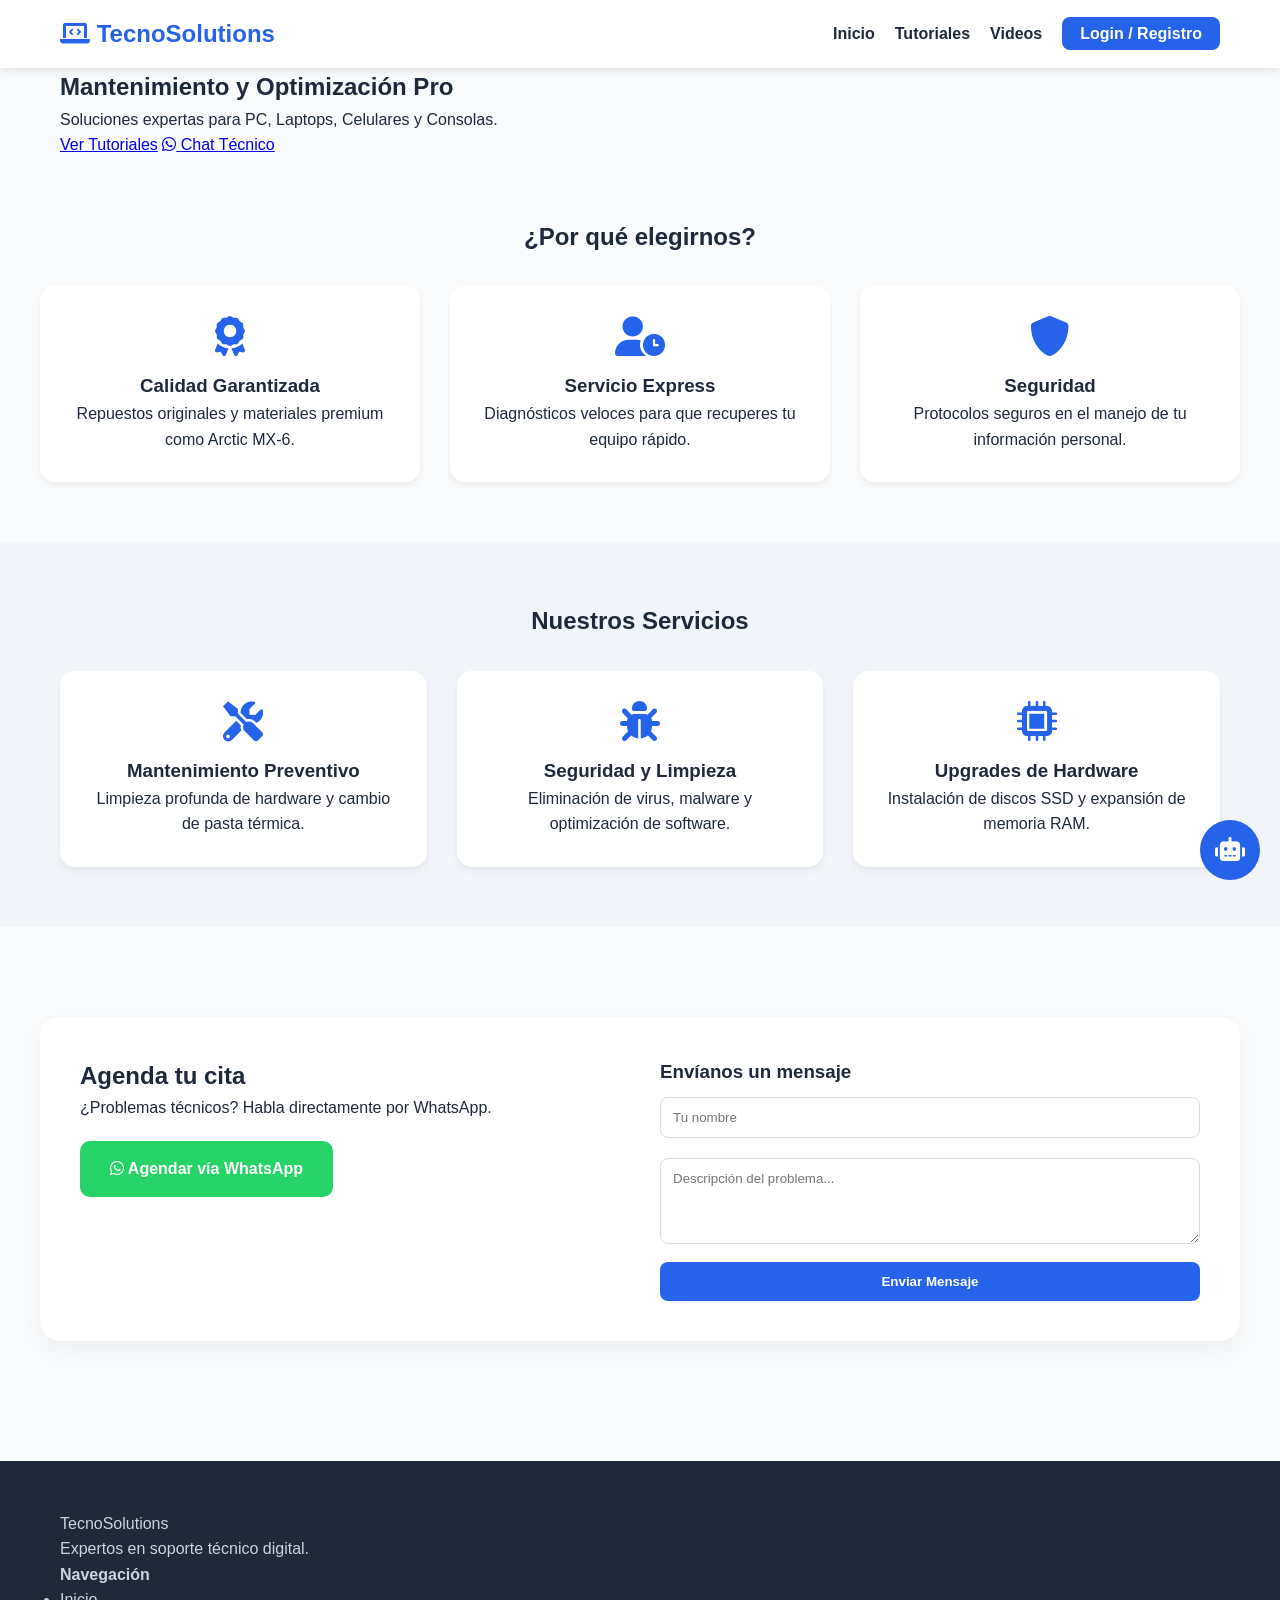
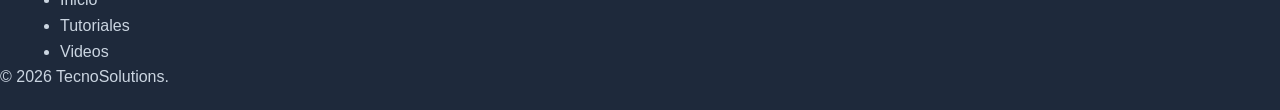
==== commit 67cdb13b: "vecion de entrega 1" ====
--- a/index.html
+++ b/index.html
@@ -3,7 +3,7 @@
 <head>
     <meta charset="UTF-8">
     <meta name="viewport" content="width=device-width, initial-scale=1.0">
-    <title>TecnoSolutions | Soporte Técnico Profesional</title>
+    <title>TecnoSolutions | Soporte Técnico</title>
     <link rel="stylesheet" href="styles.css">
     <link rel="stylesheet" href="https://cdnjs.cloudflare.com/ajax/libs/font-awesome/6.0.0/css/all.min.css">
 </head>
@@ -39,17 +39,40 @@
             <div class="info-card">
                 <i class="fas fa-award blue-icon"></i>
                 <h3>Calidad Garantizada</h3>
-                <p>Usamos repuestos originales y materiales premium como Arctic MX-6.</p>
+                <p>Repuestos originales y materiales premium como Arctic MX-6.</p>
             </div>
             <div class="info-card">
                 <i class="fas fa-user-clock blue-icon"></i>
-                <h3>Rapidez y Eficiencia</h3>
-                <p>Diagnósticos veloces para que recuperes tu equipo en tiempo récord.</p>
+                <h3>Servicio Express</h3>
+                <p>Diagnósticos veloces para que recuperes tu equipo rápido.</p>
             </div>
             <div class="info-card">
                 <i class="fas fa-shield-alt blue-icon"></i>
-                <h3>Seguridad de Datos</h3>
-                <p>Privacidad total y protocolos seguros en el manejo de tu información.</p>
+                <h3>Seguridad</h3>
+                <p>Protocolos seguros en el manejo de tu información personal.</p>
+            </div>
+        </div>
+    </section>
+
+    <section class="bg-alt section-padding">
+        <div class="container">
+            <h2 class="center-text">Nuestros Servicios</h2>
+            <div class="grid-3">
+                <div class="info-card">
+                    <i class="fas fa-tools blue-icon"></i>
+                    <h3>Mantenimiento Preventivo</h3>
+                    <p>Limpieza profunda de hardware y cambio de pasta térmica.</p>
+                </div>
+                <div class="info-card">
+                    <i class="fas fa-bug blue-icon"></i>
+                    <h3>Seguridad y Limpieza</h3>
+                    <p>Eliminación de virus, malware y optimización de software.</p>
+                </div>
+                <div class="info-card">
+                    <i class="fas fa-microchip blue-icon"></i>
+                    <h3>Upgrades de Hardware</h3>
+                    <p>Instalación de discos SSD y expansión de memoria RAM.</p>
+                </div>
             </div>
         </div>
     </section>
@@ -58,20 +81,14 @@
         <div class="contact-wrapper">
             <div class="contact-info">
                 <h2>Agenda tu cita</h2>
-                <p>¿Problemas técnicos? Habla directamente con nosotros por WhatsApp.</p>
-                <a href="https://wa.me/1234567890" class="btn-whatsapp-large">
-                    <i class="fab fa-whatsapp"></i> Agendar vía WhatsApp
-                </a>
+                <p>¿Problemas técnicos? Habla directamente por WhatsApp.</p>
+                <a href="https://wa.me/1234567890" class="btn-whatsapp-large"><i class="fab fa-whatsapp"></i> Agendar vía WhatsApp</a>
             </div>
             <div class="comment-form-card">
                 <h3>Envíanos un mensaje</h3>
                 <form id="commentForm">
                     <input type="text" placeholder="Tu nombre" class="form-input" required>
-                    <textarea placeholder="Agrega tu comentario..." class="form-input" rows="4" required></textarea>
-                    <div class="data-privacy">
-                        <input type="checkbox" id="privacy" required>
-                        <label for="privacy">Acepto el tratamiento de datos.</label>
-                    </div>
+                    <textarea placeholder="Descripción del problema..." class="form-input" rows="4" required></textarea>
                     <button type="submit" class="btn-submit-pro">Enviar Mensaje</button>
                 </form>
             </div>
@@ -79,12 +96,12 @@
     </section>
 
     <div class="ai-assistant" id="ai-chat">
-        <div class="chat-header">Asistente IA TecnoSolutions</div>
+        <div class="chat-header">Asistente IA</div>
         <div class="chat-body" id="chat-content">
-            <div class="ai-msg">¡Hola! 👋 Soy tu técnico virtual. ¿Qué equipo falla hoy? (PC, Celular o Consola)</div>
+            <div class="ai-msg">¡Hola! 👋 ¿En qué dispositivo tienes problemas hoy?</div>
         </div>
         <div class="chat-footer">
-            <input type="text" id="chat-input" placeholder="Escribe tu problema aquí..." onkeypress="handleChat(event)">
+            <input type="text" id="chat-input" placeholder="Escribe aquí..." onkeypress="handleChat(event)">
         </div>
     </div>
     <button class="ai-toggle" onclick="toggleChat()"><i class="fas fa-robot"></i></button>
@@ -92,11 +109,8 @@
     <footer>
         <div class="container footer-grid">
             <div class="footer-col">
-                <div class="logo-footer"><i class="fas fa-laptop-code"></i> TecnoSolutions</div>
-                <p>Expertos en soporte técnico digital. Brindamos soluciones rápidas y garantizadas.</p>
-                <div class="social-links">
-                    <i class="fab fa-facebook"></i> <i class="fab fa-instagram"></i> <i class="fab fa-whatsapp"></i>
-                </div>
+                <div class="logo-footer">TecnoSolutions</div>
+                <p>Expertos en soporte técnico digital.</p>
             </div>
             <div class="footer-col">
                 <h4>Navegación</h4>
@@ -106,15 +120,9 @@
                     <li><a href="videos.html">Videos</a></li>
                 </ul>
             </div>
-            <div class="footer-col">
-                <h4>Contacto</h4>
-                <p><i class="fas fa-envelope blue-icon-small"></i> soporte@tecnosolutions.com</p>
-                <p><i class="fas fa-phone blue-icon-small"></i> +1 234 567 8900</p>
-            </div>
         </div>
         <div class="footer-bottom"><p>&copy; 2026 TecnoSolutions.</p></div>
     </footer>
-
     <script src="script.js"></script>
 </body>
 </html>
--- a/styles.css
+++ b/styles.css
@@ -1,61 +1,47 @@
-:root { --primary: #2563eb; --dark: #1e293b; --light: #f8fafc; --white: #ffffff; --whatsapp: #25D366; }
+:root { --primary: #2563eb; --dark: #1e293b; --light: #f8fafc; --whatsapp: #25D366; }
 * { box-sizing: border-box; margin: 0; padding: 0; font-family: 'Segoe UI', sans-serif; }
-body { background: var(--light); color: var(--dark); }
+body { background: var(--light); color: var(--dark); line-height: 1.6; }
 .container { max-width: 1200px; margin: auto; padding: 0 20px; }
-.section-padding { padding: 80px 0; }
+.section-padding { padding: 60px 0; }
 .center-text { text-align: center; }
 .bg-alt { background: #f1f5f9; }
 
 /* HEADER */
 header { background: white; padding: 15px 0; box-shadow: 0 2px 10px rgba(0,0,0,0.1); position: sticky; top:0; z-index:1000; }
 .header-content { display: flex; justify-content: space-between; align-items: center; }
-.logo { font-size: 1.6rem; font-weight: bold; color: var(--primary); text-decoration: none; }
+.logo { font-size: 1.5rem; font-weight: bold; color: var(--primary); text-decoration: none; }
 nav ul { list-style: none; display: flex; gap: 20px; align-items: center; }
-nav a { text-decoration: none; color: var(--dark); font-weight: 600; }
-.btn-nav { background: var(--primary); color: white !important; padding: 10px 20px; border-radius: 8px; font-weight: bold; text-decoration: none; display: inline-block; }
-
-/* HERO */
-.hero { background: linear-gradient(rgba(0,0,0,0.7), rgba(0,0,0,0.7)), url('https://images.unsplash.com/photo-1597733336794-12d05021d510?auto=format&fit=crop&w=1350&q=80'); background-size: cover; color: white; padding: 100px 0; text-align: center; }
-.hero-btns { margin-top: 30px; display: flex; justify-content: center; gap: 15px; }
-.btn-main { background: var(--primary); color: white; padding: 15px 30px; text-decoration: none; border-radius: 8px; font-weight: bold; }
-.btn-whatsapp-hero { background: var(--whatsapp); color: white; padding: 15px 30px; text-decoration: none; border-radius: 8px; font-weight: bold; }
-
-/* CONTACTO Y FORM */
-.contact-wrapper { display: grid; grid-template-columns: 1fr 1fr; gap: 60px; align-items: center; }
-.btn-whatsapp-large { background: var(--whatsapp); color: white; padding: 20px 35px; border-radius: 50px; text-decoration: none; font-weight: 800; display: inline-flex; align-items: center; gap: 12px; margin-top: 20px; box-shadow: 0 10px 20px rgba(37,211,102,0.3); }
-.comment-form-card { background: white; padding: 40px; border-radius: 20px; box-shadow: 0 10px 30px rgba(0,0,0,0.1); }
-.form-input { width: 100%; padding: 15px; margin-bottom: 20px; border: 1px solid #ddd; border-radius: 10px; font-size: 1rem; }
-.btn-submit-pro { width: 100%; background: var(--primary); color: white; border: none; padding: 18px; border-radius: 10px; font-weight: bold; cursor: pointer; }
-
-/* IA BURBUJAS */
-.ai-toggle { position: fixed; bottom: 30px; right: 30px; width: 65px; height: 65px; border-radius: 50%; background: var(--primary); color: white; border: none; font-size: 28px; cursor: pointer; z-index: 2000; box-shadow: 0 10px 25px rgba(0,0,0,0.3); }
-.ai-assistant { position: fixed; bottom: 110px; right: 30px; width: 320px; background: white; border-radius: 20px; box-shadow: 0 15px 50px rgba(0,0,0,0.2); display: none; flex-direction: column; z-index: 2000; overflow: hidden; }
-.chat-header { background: var(--primary); color: white; padding: 15px; font-weight: bold; }
-.chat-body { padding: 15px; height: 250px; overflow-y: auto; display: flex; flex-direction: column; gap: 10px; }
-.chat-footer { padding: 15px; border-top: 1px solid #eee; }
-.chat-footer input { width: 100%; padding: 10px; border: 1px solid #ddd; border-radius: 8px; }
-.ai-msg { background: #f1f5f9; padding: 10px; border-radius: 10px 10px 10px 0; align-self: flex-start; max-width: 85%; }
-.user-msg { background: var(--primary); color: white; padding: 10px; border-radius: 10px 10px 0 10px; align-self: flex-end; max-width: 85%; }
-
-/* FOOTER PROFESIONAL */
-footer { background: #1e293b; color: #cbd5e1; padding: 80px 0 40px; margin-top: 60px; }
-.footer-grid { display: grid; grid-template-columns: 1.5fr 1fr 1fr; gap: 60px; padding-bottom: 40px; border-bottom: 1px solid rgba(255,255,255,0.1); }
-.footer-col h4 { color: white; margin-bottom: 25px; position: relative; }
-.footer-col h4::after { content: ''; position: absolute; bottom: -8px; left: 0; width: 40px; height: 2px; background: var(--primary); }
-.footer-links { list-style: none; }
-.footer-links li { margin-bottom: 12px; }
-.footer-links a { color: #cbd5e1; text-decoration: none; }
-.footer-bottom { text-align: center; padding-top: 30px; font-size: 0.9rem; }
-.logo-footer { color: white; font-size: 1.8rem; font-weight: bold; margin-bottom: 15px; }
-
-@media (max-width: 768px) {
-    .footer-grid { grid-template-columns: 1fr; gap: 40px; text-align: center; }
-    .footer-col h4::after { left: 50%; transform: translateX(-50%); }
-    .contact-wrapper { grid-template-columns: 1fr; }
-}
+nav a, nav a:visited { text-decoration: none; color: var(--dark) !important; font-weight: bold; }
+.btn-nav { background: var(--primary); color: white !important; padding: 8px 18px; border-radius: 8px; }
 
 /* CARDS */
-.grid-3 { display: grid; grid-template-columns: repeat(auto-fit, minmax(300px, 1fr)); gap: 30px; }
-.info-card { background: white; padding: 40px; border-radius: 20px; text-align: center; box-shadow: 0 5px 15px rgba(0,0,0,0.05); }
-.blue-icon { color: var(--primary); font-size: 40px; margin-bottom: 20px; }
-.auth-card { max-width: 450px; margin: auto; background: white; padding: 50px; border-radius: 25px; box-shadow: 0 15px 40px rgba(0,0,0,0.1); }+.grid-3 { display: grid; grid-template-columns: repeat(auto-fit, minmax(300px, 1fr)); gap: 30px; margin-top: 30px; }
+.info-card { background: white; padding: 30px; border-radius: 15px; text-align: center; box-shadow: 0 4px 6px rgba(0,0,0,0.05); }
+.blue-icon { color: var(--primary); font-size: 40px; margin-bottom: 15px; }
+
+/* CONTACTO */
+.contact-wrapper { display: grid; grid-template-columns: 1fr 1fr; gap: 40px; background: white; padding: 40px; border-radius: 20px; box-shadow: 0 10px 30px rgba(0,0,0,0.05); margin-top: 30px; }
+.btn-whatsapp-large { display: inline-block; background: var(--whatsapp); color: white; padding: 15px 30px; border-radius: 10px; text-decoration: none; font-weight: bold; margin-top: 20px; }
+.form-input { width: 100%; padding: 12px; margin: 10px 0; border: 1px solid #ddd; border-radius: 8px; }
+.btn-submit-pro { width: 100%; padding: 12px; background: var(--primary); color: white; border: none; border-radius: 8px; cursor: pointer; font-weight: bold; }
+
+/* TUTORIALES Y VIDEOS */
+.accordion-container { display: flex; flex-direction: column; gap: 15px; margin-top: 25px; }
+.manual-item { background: white; border-radius: 12px; border: 1px solid #e2e8f0; overflow: hidden; }
+.manual-item summary { padding: 18px; cursor: pointer; font-weight: bold; list-style: none; display: flex; align-items: center; gap: 12px; }
+.p-15 { padding: 20px; background: #fafafa; border-top: 1px solid #eee; }
+.video-grid { display: grid; grid-template-columns: repeat(auto-fit, minmax(300px, 1fr)); gap: 30px; margin-top: 30px; }
+.video-card { background: white; padding: 15px; border-radius: 15px; box-shadow: 0 8px 15px rgba(0,0,0,0.05); }
+iframe { width: 100%; height: 200px; border: none; border-radius: 10px; }
+
+/* FOOTER (SIN MORADO) */
+footer { background: var(--dark); color: #cbd5e1; padding: 50px 0 20px; margin-top: 60px; }
+.footer-links a, .footer-links a:visited { color: #cbd5e1 !important; text-decoration: none; }
+
+/* CHAT IA */
+.ai-toggle { position: fixed; bottom: 20px; right: 20px; width: 60px; height: 60px; border-radius: 50%; background: var(--primary); color: white; border: none; cursor: pointer; z-index: 1000; font-size: 24px; }
+.ai-assistant { position: fixed; bottom: 90px; right: 20px; width: 300px; background: white; border-radius: 15px; box-shadow: 0 10px 25px rgba(0,0,0,0.2); display: none; flex-direction: column; z-index: 1000; }
+.chat-body { height: 250px; overflow-y: auto; padding: 15px; display: flex; flex-direction: column; gap: 10px; }
+.ai-msg { background: #f1f5f9; padding: 10px; border-radius: 10px; align-self: flex-start; }
+.user-msg { background: var(--primary); color: white; padding: 10px; border-radius: 10px; align-self: flex-end; }
+.auth-link { cursor: pointer; color: var(--primary); text-align: center; display: block; margin-top: 15px; }
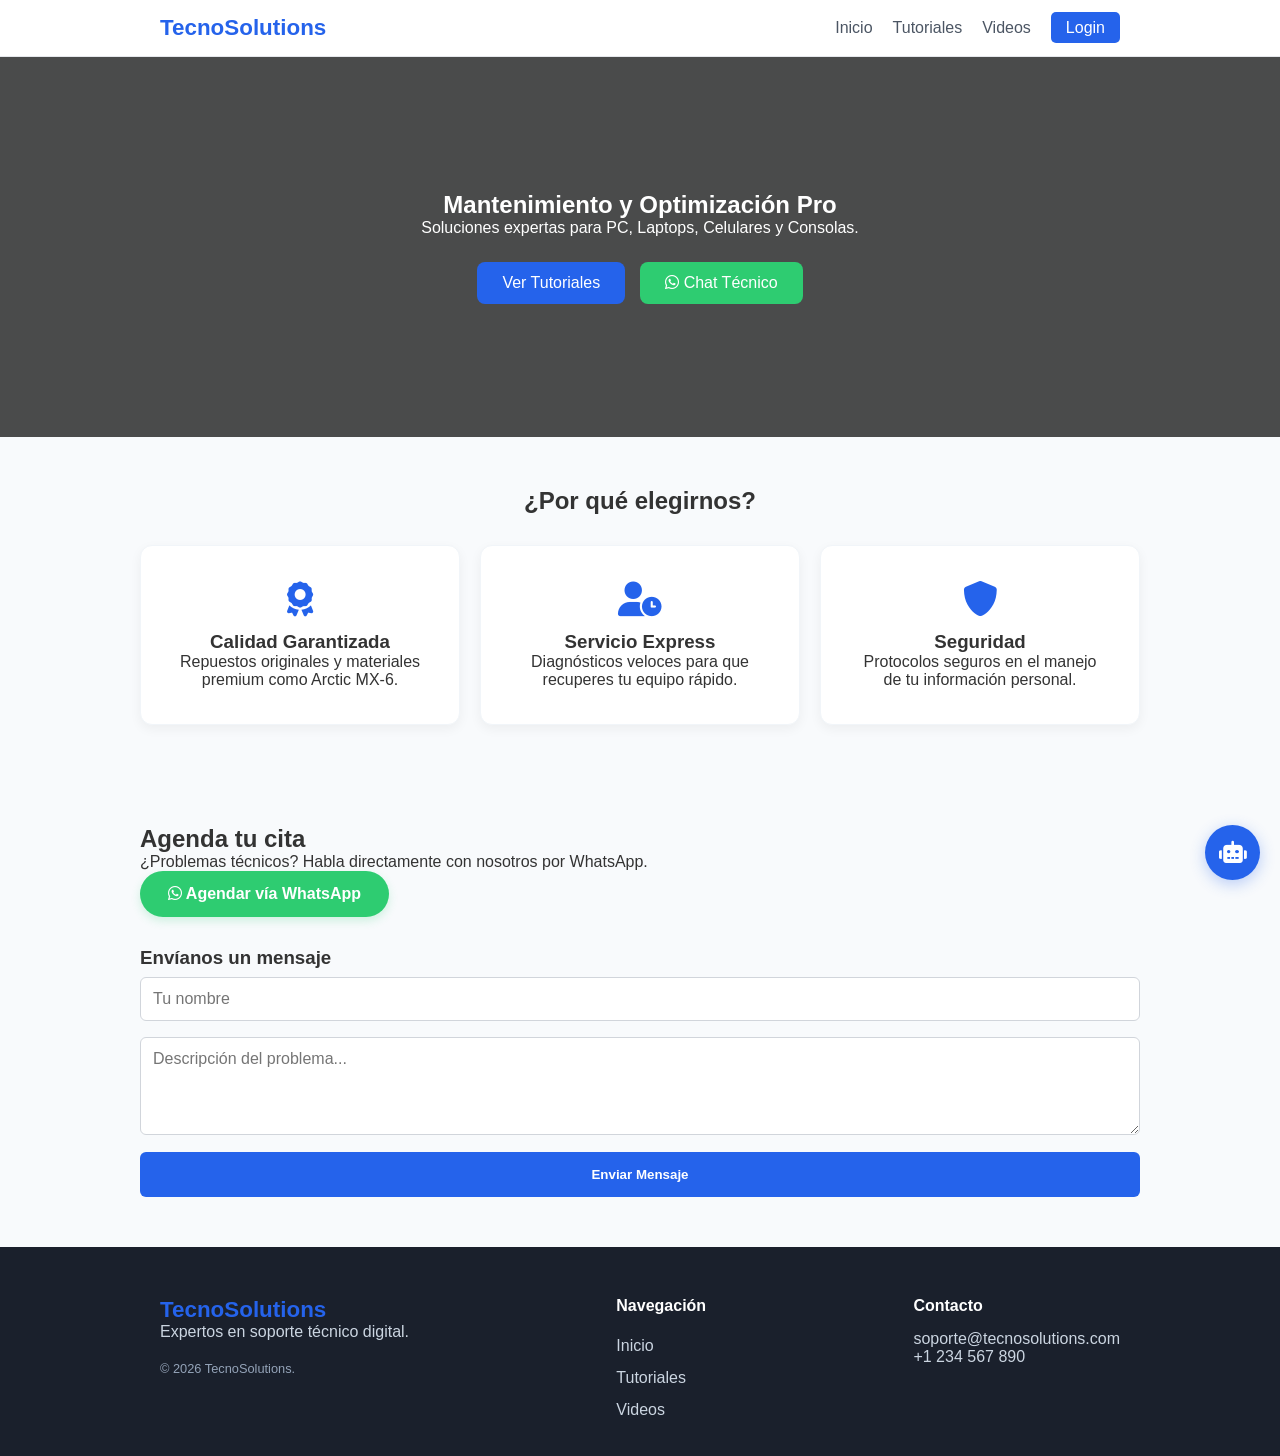
==== commit e7223e8b: "correcionde chat ia" ====
--- a/index.html
+++ b/index.html
@@ -3,32 +3,32 @@
 <head>
     <meta charset="UTF-8">
     <meta name="viewport" content="width=device-width, initial-scale=1.0">
-    <title>TecnoSolutions | Soporte Técnico</title>
+    <title>TecnoSolutions | Versión Final</title>
     <link rel="stylesheet" href="styles.css">
     <link rel="stylesheet" href="https://cdnjs.cloudflare.com/ajax/libs/font-awesome/6.0.0/css/all.min.css">
 </head>
 <body>
     <header>
         <div class="container header-content">
-            <a href="index.html" class="logo"><i class="fas fa-laptop-code"></i> TecnoSolutions</a>
+            <a href="index.html" class="logo">TecnoSolutions</a>
             <nav>
                 <ul>
                     <li><a href="index.html">Inicio</a></li>
                     <li><a href="tutoriales.html">Tutoriales</a></li>
                     <li><a href="videos.html">Videos</a></li>
-                    <li id="auth-btn-container"><a href="registro.html" class="btn-nav">Login / Registro</a></li>
+                    <li id="auth-btn-container"><a href="registro.html" class="btn-nav">Login</a></li>
                 </ul>
             </nav>
         </div>
     </header>
 
-    <section class="hero">
-        <div class="container">
+    <section class="hero-bg">
+        <div class="hero-overlay">
             <h1>Mantenimiento y Optimización Pro</h1>
             <p>Soluciones expertas para PC, Laptops, Celulares y Consolas.</p>
             <div class="hero-btns">
-                <a href="tutoriales.html" class="btn-main">Ver Tutoriales</a>
-                <a href="https://wa.me/1234567890" class="btn-whatsapp-hero"><i class="fab fa-whatsapp"></i> Chat Técnico</a>
+                <a href="tutoriales.html" class="btn-hero-blue">Ver Tutoriales</a>
+                <a href="https://wa.me/1234567890" class="btn-hero-green"><i class="fab fa-whatsapp"></i> Chat Técnico</a>
             </div>
         </div>
     </section>
@@ -54,75 +54,59 @@
         </div>
     </section>
 
-    <section class="bg-alt section-padding">
-        <div class="container">
-            <h2 class="center-text">Nuestros Servicios</h2>
-            <div class="grid-3">
-                <div class="info-card">
-                    <i class="fas fa-tools blue-icon"></i>
-                    <h3>Mantenimiento Preventivo</h3>
-                    <p>Limpieza profunda de hardware y cambio de pasta térmica.</p>
-                </div>
-                <div class="info-card">
-                    <i class="fas fa-bug blue-icon"></i>
-                    <h3>Seguridad y Limpieza</h3>
-                    <p>Eliminación de virus, malware y optimización de software.</p>
-                </div>
-                <div class="info-card">
-                    <i class="fas fa-microchip blue-icon"></i>
-                    <h3>Upgrades de Hardware</h3>
-                    <p>Instalación de discos SSD y expansión de memoria RAM.</p>
-                </div>
-            </div>
-        </div>
-    </section>
-
-    <section id="contacto" class="container section-padding">
-        <div class="contact-wrapper">
-            <div class="contact-info">
-                <h2>Agenda tu cita</h2>
-                <p>¿Problemas técnicos? Habla directamente por WhatsApp.</p>
-                <a href="https://wa.me/1234567890" class="btn-whatsapp-large"><i class="fab fa-whatsapp"></i> Agendar vía WhatsApp</a>
-            </div>
-            <div class="comment-form-card">
+    <section class="container section-padding">
+        <div class="contact-section">
+            <h2>Agenda tu cita</h2>
+            <p>¿Problemas técnicos? Habla directamente con nosotros por WhatsApp.</p>
+            <a href="https://wa.me/1234567890" class="btn-whatsapp-pill">
+                <i class="fab fa-whatsapp"></i> Agendar vía WhatsApp
+            </a>
+            
+            <div class="message-form-box">
                 <h3>Envíanos un mensaje</h3>
-                <form id="commentForm">
-                    <input type="text" placeholder="Tu nombre" class="form-input" required>
-                    <textarea placeholder="Descripción del problema..." class="form-input" rows="4" required></textarea>
-                    <button type="submit" class="btn-submit-pro">Enviar Mensaje</button>
+                <form id="contactForm">
+                    <input type="text" placeholder="Tu nombre" class="input-modern" required>
+                    <textarea placeholder="Descripción del problema..." class="input-modern" rows="4" required></textarea>
+                    <button type="submit" class="btn-blue-full">Enviar Mensaje</button>
                 </form>
             </div>
         </div>
     </section>
 
-    <div class="ai-assistant" id="ai-chat">
-        <div class="chat-header">Asistente IA</div>
-        <div class="chat-body" id="chat-content">
-            <div class="ai-msg">¡Hola! 👋 ¿En qué dispositivo tienes problemas hoy?</div>
+    <div class="ai-box" id="ai-chat">
+        <div class="ai-header">Asistente IA</div>
+        <div class="ai-body" id="chat-content">
+            <div class="ai-bubble-msg">¡Hola! 👋 ¿En qué dispositivo tienes problemas hoy?</div>
         </div>
-        <div class="chat-footer">
+        <div class="ai-footer">
             <input type="text" id="chat-input" placeholder="Escribe aquí..." onkeypress="handleChat(event)">
         </div>
     </div>
-    <button class="ai-toggle" onclick="toggleChat()"><i class="fas fa-robot"></i></button>
+    <button class="ai-launcher" onclick="toggleChat()"><i class="fas fa-robot"></i></button>
 
-    <footer>
+    <footer class="footer-final">
         <div class="container footer-grid">
-            <div class="footer-col">
-                <div class="logo-footer">TecnoSolutions</div>
+            <div class="f-col">
+                <span class="logo">TecnoSolutions</span>
                 <p>Expertos en soporte técnico digital.</p>
+                <p class="copy">© 2026 TecnoSolutions.</p>
             </div>
-            <div class="footer-col">
+            <div class="f-col">
                 <h4>Navegación</h4>
-                <ul class="footer-links">
+                <ul>
                     <li><a href="index.html">Inicio</a></li>
                     <li><a href="tutoriales.html">Tutoriales</a></li>
                     <li><a href="videos.html">Videos</a></li>
                 </ul>
             </div>
+            <div class="f-col">
+                <h4>Contacto</h4>
+                <p>soporte@tecnosolutions.com</p>
+                <p>+1 234 567 890</p>
+            </div>
         </div>
-        <div class="footer-bottom"><p>&copy; 2026 TecnoSolutions.</p></div>
     </footer>
+
     <script src="script.js"></script>
 </body>
 </html>
--- a/styles.css
+++ b/styles.css
@@ -1,47 +1,62 @@
-:root { --primary: #2563eb; --dark: #1e293b; --light: #f8fafc; --whatsapp: #25D366; }
-* { box-sizing: border-box; margin: 0; padding: 0; font-family: 'Segoe UI', sans-serif; }
-body { background: var(--light); color: var(--dark); line-height: 1.6; }
-.container { max-width: 1200px; margin: auto; padding: 0 20px; }
-.section-padding { padding: 60px 0; }
-.center-text { text-align: center; }
-.bg-alt { background: #f1f5f9; }
+/* VARIABLES Y RESET */
+:root { --blue: #2563eb; --green: #2ecc71; --dark: #1a202c; --gray: #f8fafc; }
+* { box-sizing: border-box; margin: 0; padding: 0; font-family: 'Segoe UI', Tahoma, Geneva, Verdana, sans-serif; }
+body { background: var(--gray); color: #333; }
+.container { max-width: 1000px; margin: auto; padding: 0 20px; }
+.section-padding { padding: 50px 0; }
+.center-text { text-align: center; margin-bottom: 30px; }
 
 /* HEADER */
-header { background: white; padding: 15px 0; box-shadow: 0 2px 10px rgba(0,0,0,0.1); position: sticky; top:0; z-index:1000; }
+header { background: white; padding: 15px 0; border-bottom: 1px solid #e5e7eb; position: sticky; top:0; z-index:1000; }
 .header-content { display: flex; justify-content: space-between; align-items: center; }
-.logo { font-size: 1.5rem; font-weight: bold; color: var(--primary); text-decoration: none; }
+.logo { font-size: 1.4rem; font-weight: bold; color: var(--blue); text-decoration: none; }
 nav ul { list-style: none; display: flex; gap: 20px; align-items: center; }
-nav a, nav a:visited { text-decoration: none; color: var(--dark) !important; font-weight: bold; }
-.btn-nav { background: var(--primary); color: white !important; padding: 8px 18px; border-radius: 8px; }
+nav a { text-decoration: none; color: #4b5563; font-weight: 500; }
+.btn-nav { background: var(--blue); color: white !important; padding: 7px 15px; border-radius: 5px; }
 
-/* CARDS */
-.grid-3 { display: grid; grid-template-columns: repeat(auto-fit, minmax(300px, 1fr)); gap: 30px; margin-top: 30px; }
-.info-card { background: white; padding: 30px; border-radius: 15px; text-align: center; box-shadow: 0 4px 6px rgba(0,0,0,0.05); }
-.blue-icon { color: var(--primary); font-size: 40px; margin-bottom: 15px; }
+/* HERO (Captura image_ec5e1e.jpg) */
+.hero-bg { 
+    background: linear-gradient(rgba(0,0,0,0.7), rgba(0,0,0,0.7)), url('https://images.unsplash.com/photo-1550745165-9bc0b252726f?q=80&w=2070');
+    background-size: cover; background-position: center; height: 380px; display: flex; align-items: center; text-align: center; color: white;
+}
+.hero-overlay { width: 100%; }
+.hero-btns { margin-top: 25px; display: flex; justify-content: center; gap: 15px; }
+.btn-hero-blue { background: var(--blue); color: white; padding: 12px 25px; border-radius: 8px; text-decoration: none; }
+.btn-hero-green { background: var(--green); color: white; padding: 12px 25px; border-radius: 8px; text-decoration: none; }
 
-/* CONTACTO */
-.contact-wrapper { display: grid; grid-template-columns: 1fr 1fr; gap: 40px; background: white; padding: 40px; border-radius: 20px; box-shadow: 0 10px 30px rgba(0,0,0,0.05); margin-top: 30px; }
-.btn-whatsapp-large { display: inline-block; background: var(--whatsapp); color: white; padding: 15px 30px; border-radius: 10px; text-decoration: none; font-weight: bold; margin-top: 20px; }
-.form-input { width: 100%; padding: 12px; margin: 10px 0; border: 1px solid #ddd; border-radius: 8px; }
-.btn-submit-pro { width: 100%; padding: 12px; background: var(--primary); color: white; border: none; border-radius: 8px; cursor: pointer; font-weight: bold; }
+/* CARDS SERVICIOS (Captura image_ed350b.png) */
+.grid-3 { display: grid; grid-template-columns: repeat(auto-fit, minmax(280px, 1fr)); gap: 20px; }
+.info-card { background: white; padding: 35px; border-radius: 12px; text-align: center; box-shadow: 0 4px 12px rgba(0,0,0,0.05); border: 1px solid #f1f5f9; }
+.blue-icon { color: var(--blue); font-size: 35px; margin-bottom: 15px; }
 
-/* TUTORIALES Y VIDEOS */
-.accordion-container { display: flex; flex-direction: column; gap: 15px; margin-top: 25px; }
-.manual-item { background: white; border-radius: 12px; border: 1px solid #e2e8f0; overflow: hidden; }
-.manual-item summary { padding: 18px; cursor: pointer; font-weight: bold; list-style: none; display: flex; align-items: center; gap: 12px; }
-.p-15 { padding: 20px; background: #fafafa; border-top: 1px solid #eee; }
-.video-grid { display: grid; grid-template-columns: repeat(auto-fit, minmax(300px, 1fr)); gap: 30px; margin-top: 30px; }
-.video-card { background: white; padding: 15px; border-radius: 15px; box-shadow: 0 8px 15px rgba(0,0,0,0.05); }
-iframe { width: 100%; height: 200px; border: none; border-radius: 10px; }
+/* WHATSAPP PILL (Captura image_ec5b58.png) */
+.btn-whatsapp-pill { 
+    display: inline-block; background: var(--green); color: white; padding: 14px 28px; 
+    border-radius: 50px; text-decoration: none; font-weight: bold; margin-bottom: 30px;
+    box-shadow: 0 4px 10px rgba(46, 204, 113, 0.2); transition: 0.3s;
+}
 
-/* FOOTER (SIN MORADO) */
-footer { background: var(--dark); color: #cbd5e1; padding: 50px 0 20px; margin-top: 60px; }
-.footer-links a, .footer-links a:visited { color: #cbd5e1 !important; text-decoration: none; }
+/* FORMULARIO (Captura image_ed471d.png) */
+.input-modern { width: 100%; padding: 12px; margin: 8px 0; border: 1px solid #d1d5db; border-radius: 6px; font-size: 1rem; outline-color: var(--blue); }
+.btn-blue-full { width: 100%; background: var(--blue); color: white; border: none; padding: 15px; border-radius: 6px; font-weight: bold; cursor: pointer; margin-top: 5px; }
 
-/* CHAT IA */
-.ai-toggle { position: fixed; bottom: 20px; right: 20px; width: 60px; height: 60px; border-radius: 50%; background: var(--primary); color: white; border: none; cursor: pointer; z-index: 1000; font-size: 24px; }
-.ai-assistant { position: fixed; bottom: 90px; right: 20px; width: 300px; background: white; border-radius: 15px; box-shadow: 0 10px 25px rgba(0,0,0,0.2); display: none; flex-direction: column; z-index: 1000; }
-.chat-body { height: 250px; overflow-y: auto; padding: 15px; display: flex; flex-direction: column; gap: 10px; }
-.ai-msg { background: #f1f5f9; padding: 10px; border-radius: 10px; align-self: flex-start; }
-.user-msg { background: var(--primary); color: white; padding: 10px; border-radius: 10px; align-self: flex-end; }
-.auth-link { cursor: pointer; color: var(--primary); text-align: center; display: block; margin-top: 15px; }+/* ASISTENTE IA (Captura image_ec62bb.png) */
+.ai-box { position: fixed; bottom: 85px; right: 25px; width: 310px; background: white; border-radius: 15px; box-shadow: 0 8px 30px rgba(0,0,0,0.12); display: none; flex-direction: column; overflow: hidden; z-index: 999; }
+.ai-header { background: white; padding: 15px; font-weight: bold; border-bottom: 1px solid #f1f5f9; color: #1e293b; }
+.ai-body { height: 280px; padding: 15px; overflow-y: auto; background: #fff; }
+.ai-bubble-msg { background: #f1f5f9; padding: 12px; border-radius: 12px; font-size: 0.95rem; line-height: 1.4; color: #334155; max-width: 85%; }
+.ai-footer { padding: 12px; border-top: 1px solid #f1f5f9; }
+.ai-footer input { width: 100%; border: 1px solid #e2e8f0; padding: 10px; border-radius: 6px; outline: none; }
+.ai-launcher { position: fixed; bottom: 20px; right: 20px; width: 55px; height: 55px; border-radius: 50%; background: var(--blue); color: white; border: none; cursor: pointer; font-size: 22px; box-shadow: 0 4px 15px rgba(37, 99, 235, 0.3); z-index: 1000; }
+
+/* FOOTER (Captura image_ecb455.png) */
+.footer-final { background: var(--dark); color: #cbd5e1; padding: 50px 0 30px; }
+.footer-grid { display: flex; justify-content: space-between; gap: 30px; }
+.f-col h4 { color: white; margin-bottom: 15px; }
+.f-col ul { list-style: none; }
+.f-col a { color: #cbd5e1; text-decoration: none; line-height: 2; }
+.copy { margin-top: 20px; font-size: 0.8rem; color: #94a3b8; }
+
+/* BOTONES TUTORIALES (image_ed3498.png) */
+.filter-btn { border: 1px solid #333; background: white; padding: 4px 10px; cursor: pointer; font-size: 14px; margin-right: 5px; }
+.filter-btn.active { background: #e5e7eb; }
